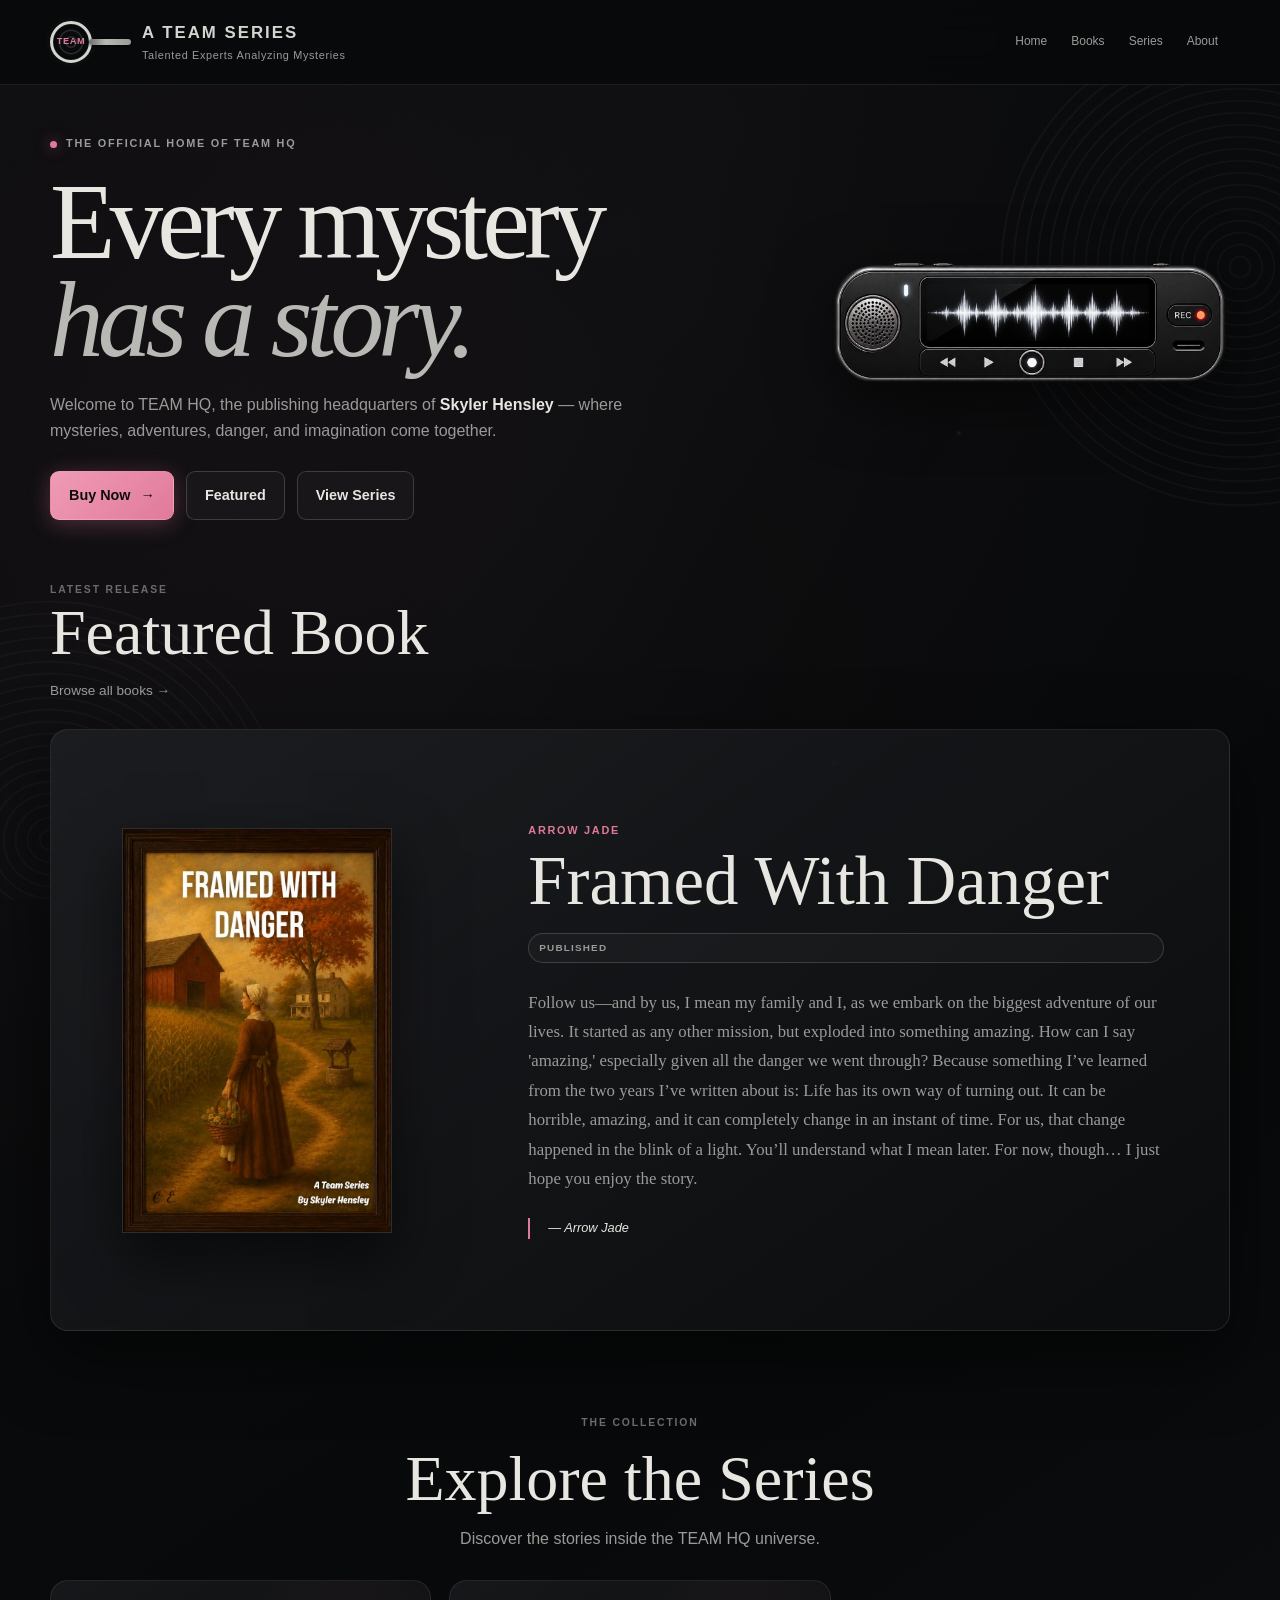
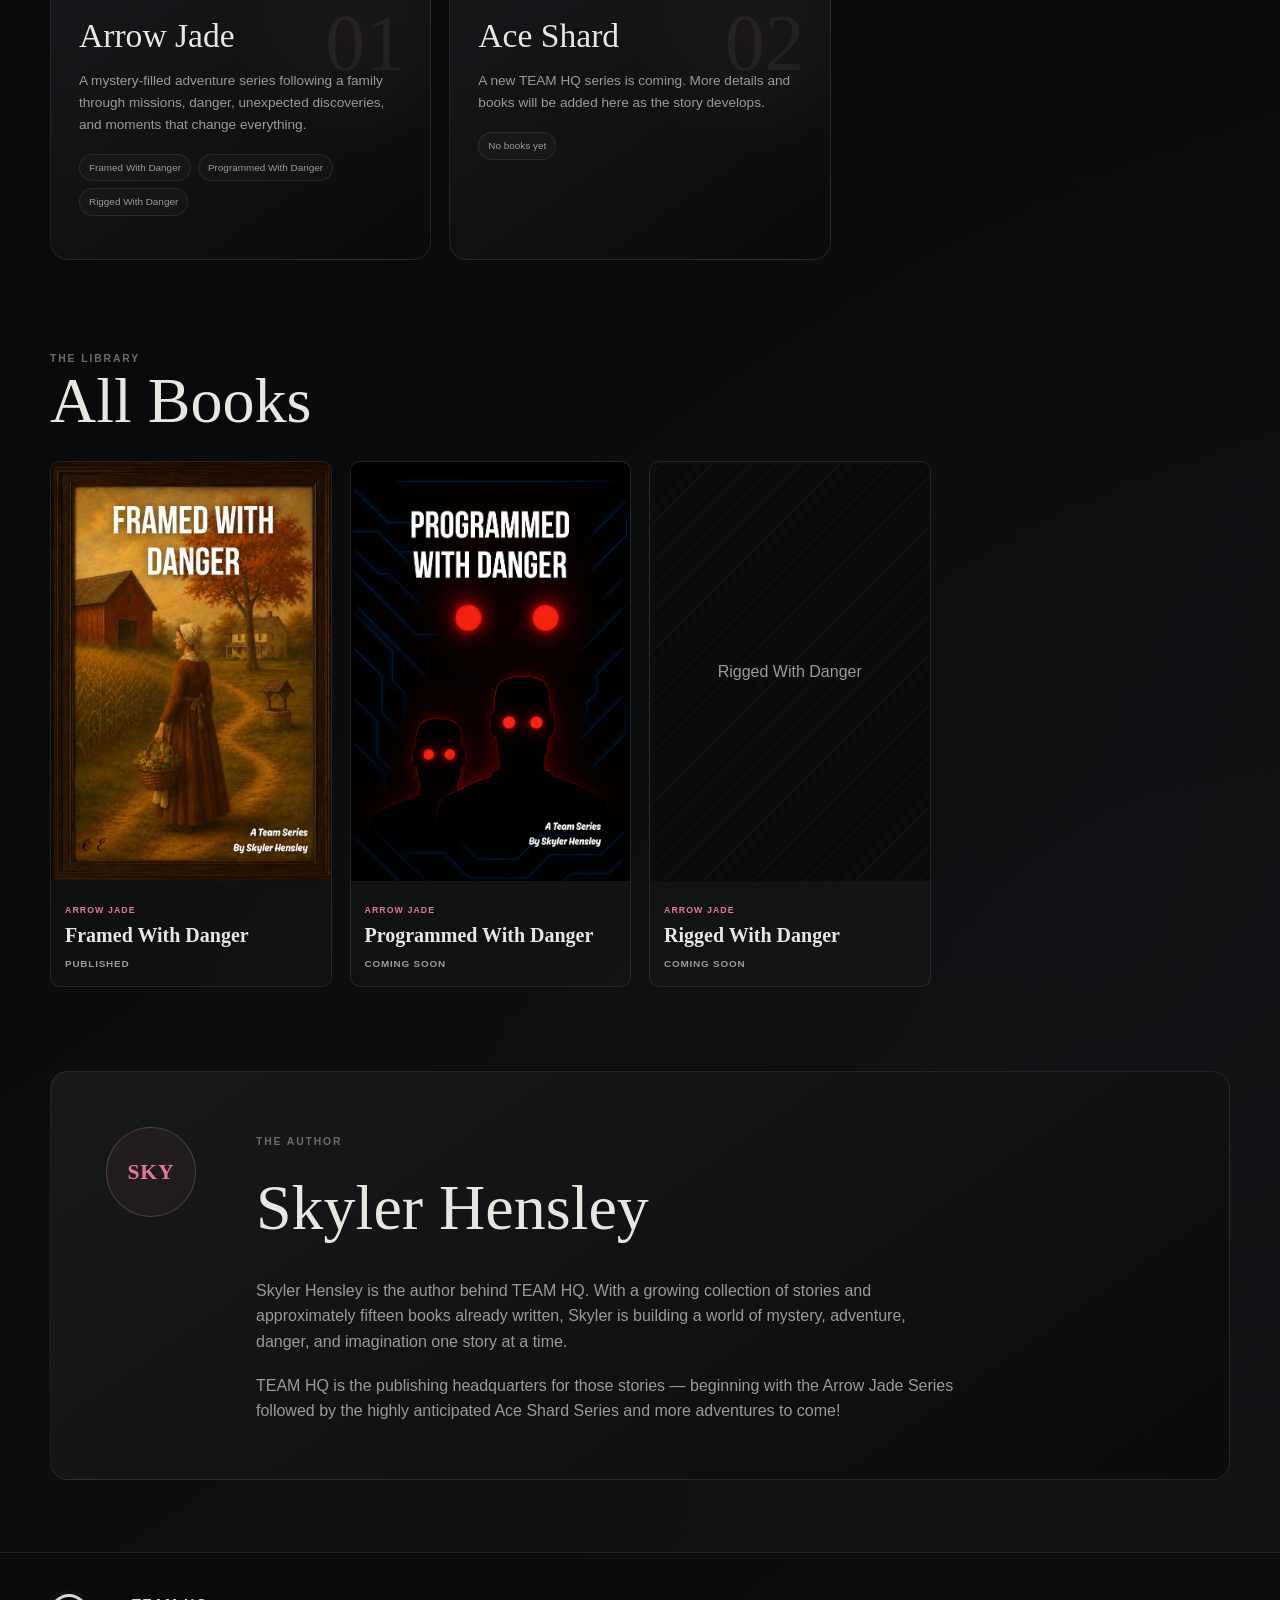
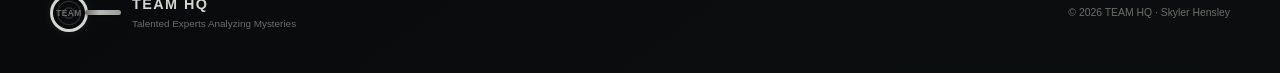
==== index.html @ 3f879e69 "Update title and brand name in index.html" ====
<!DOCTYPE html>
<html lang="en">
<head>
    <meta charset="UTF-8">
    <meta name="viewport" content="width=device-width, initial-scale=1.0">
    <meta name="description" content="TEAM HQ — Talented Experts Analyzing Mysteries. The official publishing company of author Skyler Hensley.">
    <meta name="author" content="Skyler Hensley">
    <title>A TEAM SERIES| Skyler Hensley</title>
    <link rel="stylesheet" href="styles.css">
</head>
<body>
    <div class="background-effects">
        <div class="fingerprint fingerprint-one"></div>
        <div class="fingerprint fingerprint-two"></div>
        <div class="dust dust-one"></div>
        <div class="dust dust-two"></div>
        <div class="dust dust-three"></div>
    </div>

    <header class="site-header">
        <div class="header-inner">
            <a href="#home" class="brand">
                <div class="brand-magnifier">
                    <div class="brand-glass">
                        <span class="brand-team">TEAM</span>
                    </div>
                    <div class="brand-handle"></div>
                </div>
                <div class="brand-text">
                    <span class="brand-name">A TEAM SERIES</span>
                    <span class="brand-tagline">Talented Experts Analyzing Mysteries</span>
                </div>
            </a>
            <button class="menu-toggle" id="menuToggle" aria-label="Open navigation" aria-expanded="false">
                <span></span>
                <span></span>
                <span></span>
            </button>
            <nav class="main-nav" id="mainNav">
                <a href="#home">Home</a>
                <a href="#books">Books</a>
                <a href="#series">Series</a>
                <a href="#about">About</a>
            </nav>
        </div>
    </header>

    <main>
        <section class="hero" id="home">
            <div class="hero-content">
                <div class="hero-badge">
                    <span class="badge-dot"></span>
                    THE OFFICIAL HOME OF TEAM HQ
                </div>
                <h1>
                    Every mystery
                    <span>has a story.</span>
                </h1>
                <p class="hero-description">
                    Welcome to TEAM HQ, the publishing headquarters of
                    <strong>Skyler Hensley</strong> — where mysteries,
                    adventures, danger, and imagination come together.
                </p>
                <div class="hero-buttons">
                    <a href="https://www.lulu.com/search?contributor=Skyler+Hensley" class="button button-primary" target="_blank" rel="noopener noreferrer">
                        Buy Now
                        <span>→</span>
                    </a>
                    <a href="#books" class="button button-secondary">
                        Featured
                    </a>
                    <a href="#series" class="button button-secondary">
                        View Series
                    </a>
                </div>
            </div>
            <div class="hero-visual">
                <img src="logo.PNG" alt="TEAM HQ Logo" class="hero-logo">
            </div>
        </section>

        <section class="featured-section section" id="books">
            <div class="section-heading">
                <div>
                    <span class="eyebrow">LATEST RELEASE</span>
                    <h2>Featured Book</h2>
                </div>
                <a href="#allBooks" class="heading-link">Browse all books →</a>
            </div>
            <div id="featuredBookContainer"></div>
        </section>

        <section class="series-section section" id="series">
            <div class="section-heading centered">
                <span class="eyebrow">THE COLLECTION</span>
                <h2>Explore the Series</h2>
                <p>Discover the stories inside the TEAM HQ universe.</p>
            </div>
            <div class="series-grid" id="seriesGrid"></div>
        </section>

        <section class="all-books-section section" id="allBooks">
            <div class="section-heading">
                <div>
                    <span class="eyebrow">THE LIBRARY</span>
                    <h2>All Books</h2>
                </div>
            </div>
            <div class="books-grid" id="allBooksGrid"></div>
        </section>

        <section class="about-section section" id="about">
            <div class="about-card">
                <div class="about-mark">SKY</div>
                <div class="about-content">
                    <span class="eyebrow">THE AUTHOR</span>
                    <h2>Skyler Hensley</h2>
                    <p>
                        Skyler Hensley is the author behind TEAM HQ.
                        With a growing collection of stories and
                        approximately fifteen books already written,
                        Skyler is building a world of mystery,
                        adventure, danger, and imagination one story
                        at a time.
                    </p>
                    <p>
                        TEAM HQ is the publishing headquarters for those stories — beginning with the Arrow Jade Series followed by the highly anticipated Ace Shard Series and more adventures to come!
                    </p>
                </div>
            </div>
        </section>

        <footer class="site-footer">
            <div class="footer-inner">
                <div class="footer-brand">
                    <div class="brand-magnifier footer-magnifier">
                        <div class="brand-glass">
                            <span class="brand-team">TEAM</span>
                        </div>
                        <div class="brand-handle"></div>
                    </div>
                    <div>
                        <strong>TEAM HQ</strong>
                        <span>Talented Experts Analyzing Mysteries</span>
                    </div>
                </div>
                <div class="footer-author">
                    © <span id="currentYear"></span>
                    TEAM HQ · Skyler Hensley
                </div>
            </div>
        </footer>
    </main>

    <div class="modal" id="bookModal" aria-hidden="true">
        <div class="modal-overlay" data-close-modal></div>
        <div class="modal-window">
            <button class="modal-close" data-close-modal aria-label="Close">×</button>
            <div id="bookModalContent"></div>
        </div>
    </div>

    <script src="script.js"></script>
</body>
</html>
---- styles.css ----
:root {
    --bg: #0c0d0f;
    --bg-dark: #08090a;
    --bg-light: #16181b;
    --panel: rgba(20, 22, 25, 0.92);
    --text: #e8e6e1;
    --muted: #9a9b98;
    --dim: #6b6c69;
    --line: rgba(185, 186, 180, 0.12);
    --line-strong: rgba(185, 186, 180, 0.24);
    --accent: #b8b9b4;
    --accent-bright: #d4d5d0;
    --accent-dark: #7a7b76;
    --pink: #e07a9b;
    --pink-bright: #f09bb5;
    --pink-dark: #c45a7a;
    --success: #6ba87a;
    --danger: #c45c5c;
    --shadow: 0 25px 70px rgba(0, 0, 0, 0.55);
    --radius: 18px;
    --radius-small: 10px;
    --max-width: 1180px;
    --font-main: Inter, -apple-system, BlinkMacSystemFont, "Segoe UI", sans-serif;
    --font-display: Georgia, "Times New Roman", serif;
}

* {
    box-sizing: border-box;
    margin: 0;
    padding: 0;
}

html {
    scroll-behavior: smooth;
}

body {
    min-height: 100vh;
    background:
        radial-gradient(circle at 18% 12%, rgba(224, 122, 155, 0.035), transparent 32%),
        radial-gradient(circle at 88% 78%, rgba(90, 100, 120, 0.03), transparent 35%),
        linear-gradient(145deg, #0c0d0f 0%, #08090a 45%, #111214 100%);
    color: var(--text);
    font-family: var(--font-main);
    line-height: 1.6;
    overflow-x: hidden;
}

body.modal-open {
    overflow: hidden;
}

a {
    color: inherit;
    text-decoration: none;
}

button,
input,
textarea,
select {
    font: inherit;
}

button {
    cursor: pointer;
}

img {
    display: block;
    max-width: 100%;
}

.background-effects {
    position: fixed;
    inset: 0;
    overflow: hidden;
    pointer-events: none;
    z-index: -1;
}

.background-effects::after {
    content: "";
    position: absolute;
    inset: 0;
    background: linear-gradient(120deg, transparent 0%, rgba(184, 185, 180, 0.015) 45%, transparent 70%);
}

.fingerprint {
    position: absolute;
    width: 480px;
    height: 480px;
    border-radius: 50%;
    opacity: 0.07;
    transform: rotate(-18deg);
    background: repeating-radial-gradient(ellipse at center, transparent 0, transparent 9px, rgba(200, 200, 195, 0.75) 10px, transparent 12px);
}

.fingerprint-one {
    top: 3%;
    right: -200px;
}

.fingerprint-two {
    bottom: -180px;
    left: -190px;
    transform: rotate(28deg);
    opacity: 0.055;
}

.dust {
    position: absolute;
    border-radius: 50%;
    background: rgba(200, 200, 195, 0.35);
    filter: blur(1px);
}

.dust-one {
    width: 3px;
    height: 3px;
    left: 18%;
    top: 24%;
}

.dust-two {
    width: 2px;
    height: 2px;
    right: 25%;
    top: 48%;
}

.dust-three {
    width: 4px;
    height: 4px;
    left: 65%;
    bottom: 15%;
}

.site-header {
    position: sticky;
    top: 0;
    z-index: 100;
    border-bottom: 1px solid var(--line);
    background: rgba(8, 9, 10, 0.92);
    backdrop-filter: blur(18px);
}

.header-inner {
    width: min(calc(100% - 32px), var(--max-width));
    min-height: 76px;
    margin: auto;
    display: flex;
    align-items: center;
    justify-content: space-between;
    gap: 20px;
}

.brand {
    display: flex;
    align-items: center;
    gap: 14px;
    min-width: 0;
}

.brand-magnifier {
    position: relative;
    width: 78px;
    height: 42px;
    flex: 0 0 78px;
}

.brand-glass {
    position: absolute;
    left: 0;
    top: 0;
    width: 42px;
    height: 42px;
    border: 3px solid var(--accent-bright);
    border-radius: 50%;
    display: grid;
    place-items: center;
    background:
        repeating-radial-gradient(
            ellipse at center,
            transparent 0,
            transparent 4px,
            rgba(200, 200, 195, 0.22) 5px,
            transparent 6.5px
        ),
        rgba(12, 13, 15, 0.9);
    box-shadow: inset 0 0 12px rgba(0, 0, 0, 0.55), 0 0 10px rgba(184, 185, 180, 0.08);
    overflow: hidden;
}

.brand-team {
    position: relative;
    z-index: 2;
    font-size: 0.58rem;
    font-weight: 800;
    letter-spacing: 0.06em;
    color: var(--pink);
    line-height: 1;
}

.brand-handle {
    position: absolute;
    width: 42px;
    height: 6px;
    left: 39px;
    top: 18px;
    border-radius: 4px;
    background: linear-gradient(90deg, #6e6f6b, #b8b9b4 40%, #9a9b96);
    box-shadow: 0 1px 3px rgba(0, 0, 0, 0.4);
}

.brand-text {
    display: flex;
    flex-direction: column;
    min-width: 0;
}

.brand-name {
    font-size: 1.05rem;
    font-weight: 800;
    letter-spacing: 0.12em;
    color: var(--accent-bright);
}

.brand-tagline {
    display: none;
    color: var(--muted);
    font-size: 0.68rem;
    letter-spacing: 0.06em;
}

.menu-toggle {
    width: 44px;
    height: 44px;
    display: flex;
    flex-direction: column;
    justify-content: center;
    align-items: center;
    gap: 5px;
    border: 1px solid var(--line);
    border-radius: 9px;
    background: transparent;
    color: var(--text);
}

.menu-toggle span {
    width: 20px;
    height: 2px;
    background: currentColor;
    border-radius: 99px;
}

.main-nav {
    position: absolute;
    top: 76px;
    left: 16px;
    right: 16px;
    display: none;
    flex-direction: column;
    padding: 12px;
    background: rgba(12, 13, 15, 0.98);
    border: 1px solid var(--line);
    border-radius: var(--radius-small);
    box-shadow: var(--shadow);
}

.main-nav.open {
    display: flex;
}

.main-nav a {
    padding: 12px;
    border-radius: 8px;
    color: var(--muted);
    text-align: left;
    background: transparent;
    border: 0;
}

.main-nav a:hover {
    color: var(--text);
    background: rgba(224, 122, 155, 0.08);
}

.hero {
    width: min(calc(100% - 32px), var(--max-width));
    margin: auto;
    display: grid;
    align-items: center;
    padding: 32px 0 4px;
    gap: 12px;
}

.hero-content {
    position: relative;
    z-index: 2;
}

.hero-badge {
    display: inline-flex;
    align-items: center;
    gap: 9px;
    margin-bottom: 20px;
    color: var(--muted);
    font-size: 0.68rem;
    font-weight: 700;
    letter-spacing: 0.16em;
}

.badge-dot {
    width: 7px;
    height: 7px;
    border-radius: 50%;
    background: var(--pink);
    box-shadow: 0 0 14px rgba(224, 122, 155, 0.6);
}

.hero h1 {
    max-width: 720px;
    font-family: var(--font-display);
    font-size: clamp(3.2rem, 14vw, 6.7rem);
    font-weight: 400;
    line-height: 0.92;
    letter-spacing: -0.055em;
}

.hero h1 span {
    display: block;
    color: var(--accent);
    font-style: italic;
}

.hero-description {
    max-width: 610px;
    margin-top: 22px;
    color: var(--muted);
    font-size: 1rem;
}

.hero-description strong {
    color: var(--text);
}

.hero-buttons {
    display: flex;
    flex-wrap: wrap;
    gap: 12px;
    margin-top: 28px;
}

.button {
    min-height: 48px;
    padding: 12px 18px;
    display: inline-flex;
    align-items: center;
    justify-content: center;
    gap: 10px;
    border-radius: 9px;
    font-size: 0.9rem;
    font-weight: 700;
    transition: transform 0.2s ease, background 0.2s ease, border-color 0.2s ease, box-shadow 0.2s ease;
}

.button:hover {
    transform: translateY(-2px);
}

.button-primary {
    background: linear-gradient(135deg, var(--pink-bright) 0%, var(--pink) 100%);
    color: #0c0d0f;
    border: 1px solid rgba(255, 255, 255, 0.12);
    box-shadow: 0 4px 22px rgba(224, 122, 155, 0.3);
}

.button-primary:hover {
    background: linear-gradient(135deg, #f5aec4 0%, var(--pink-bright) 100%);
    box-shadow: 0 6px 28px rgba(224, 122, 155, 0.4);
}

.button-secondary {
    border: 1px solid var(--line-strong);
    color: var(--text);
    background: rgba(184, 185, 180, 0.04);
}

.button-secondary:hover {
    background: rgba(224, 122, 155, 0.08);
    border-color: var(--pink);
}

.hero-visual {
    display: flex;
    justify-content: center;
    align-items: center;
}

.hero-logo {
    width: min(100%, 380px);
    height: auto;
    display: block;
    object-fit: contain;
    filter: drop-shadow(0 16px 32px rgba(0, 0, 0, 0.5));
}

.section {
    width: min(calc(100% - 32px), var(--max-width));
    margin: 0 auto;
    padding: 36px 0;
    scroll-margin-top: 90px;
}

.section-heading {
    display: flex;
    flex-direction: column;
    gap: 15px;
    margin-bottom: 28px;
}

.section-heading.centered {
    text-align: center;
    align-items: center;
}

.section-heading h2 {
    font-family: var(--font-display);
    font-size: clamp(2.3rem, 8vw, 4rem);
    font-weight: 400;
    line-height: 1;
}

.section-heading p {
    max-width: 570px;
    color: var(--muted);
}

.eyebrow {
    color: var(--dim);
    font-size: 0.65rem;
    font-weight: 800;
    letter-spacing: 0.18em;
}

.heading-link {
    color: var(--muted);
    font-size: 0.85rem;
}

.heading-link:hover {
    color: var(--pink-bright);
}

.featured-card {
    display: grid;
    overflow: hidden;
    border: 1px solid var(--line);
    border-radius: var(--radius);
    background: linear-gradient(145deg, rgba(28, 30, 33, 0.9), rgba(12, 13, 15, 0.95));
    box-shadow: var(--shadow);
}

.featured-cover {
    min-height: 420px;
    padding: 30px;
    display: flex;
    align-items: center;
    justify-content: center;
    background: radial-gradient(circle at center, rgba(224, 122, 155, 0.05), transparent 55%);
}

.cover-frame {
    width: min(100%, 270px);
    aspect-ratio: 2 / 3;
    overflow: hidden;
    border: 1px solid rgba(184, 185, 180, 0.2);
    background: #0a0b0c;
    box-shadow: 0 25px 55px rgba(0, 0, 0, 0.55);
}

.cover-frame img {
    width: 100%;
    height: 100%;
    object-fit: cover;
}

.cover-placeholder {
    width: 100%;
    height: 100%;
    display: flex;
    align-items: center;
    justify-content: center;
    padding: 30px;
    text-align: center;
    color: var(--muted);
    background: repeating-linear-gradient(135deg, rgba(184, 185, 180, 0.04) 0, rgba(184, 185, 180, 0.04) 1px, transparent 1px, transparent 9px);
}

.featured-info {
    padding: 32px;
}

.featured-series {
    color: var(--pink);
    font-size: 0.68rem;
    font-weight: 800;
    letter-spacing: 0.16em;
    text-transform: uppercase;
}

.featured-info h3 {
    margin-top: 10px;
    font-family: var(--font-display);
    font-size: clamp(2.2rem, 8vw, 4.3rem);
    font-weight: 400;
    line-height: 0.95;
}

.featured-status {
    display: inline-flex;
    margin-top: 18px;
    padding: 6px 10px;
    border: 1px solid var(--line-strong);
    border-radius: 999px;
    color: var(--muted);
    font-size: 0.62rem;
    font-weight: 800;
    letter-spacing: 0.12em;
    text-transform: uppercase;
    background: rgba(184, 185, 180, 0.04);
}

.featured-description {
    margin-top: 25px;
    color: var(--muted);
    font-family: var(--font-display);
    font-size: 1.05rem;
    line-height: 1.75;
}

.featured-quote {
    margin-top: 25px;
    padding-left: 18px;
    border-left: 2px solid var(--pink);
    color: var(--text);
    font-size: 0.8rem;
    font-style: italic;
}

.series-grid {
    display: grid;
    grid-template-columns: 1fr;
    gap: 18px;
}

.series-card {
    position: relative;
    overflow: hidden;
    min-height: 280px;
    padding: 28px;
    display: flex;
    flex-direction: column;
    justify-content: flex-start;
    border: 1px solid var(--line);
    border-radius: var(--radius);
    background:
        radial-gradient(circle at 80% 20%, rgba(224, 122, 155, 0.05), transparent 32%),
        linear-gradient(145deg, rgba(24, 26, 28, 0.9), rgba(10, 11, 12, 0.95));
    transition: transform 0.25s ease, border-color 0.25s ease;
}

.series-card:hover {
    transform: translateY(-5px);
    border-color: var(--line-strong);
}

.series-number {
    position: absolute;
    top: 22px;
    right: 25px;
    color: rgba(184, 185, 180, 0.08);
    font-family: var(--font-display);
    font-size: 5rem;
    line-height: 1;
}

.series-card h3 {
    position: relative;
    font-family: var(--font-display);
    font-size: 2.1rem;
    font-weight: 400;
}

.series-card p {
    position: relative;
    margin-top: 8px;
    color: var(--muted);
    font-size: 0.85rem;
}

.series-books {
    position: relative;
    display: flex;
    flex-wrap: wrap;
    gap: 7px;
    margin-top: 18px;
}

.series-book-pill {
    padding: 5px 9px;
    border: 1px solid var(--line);
    border-radius: 999px;
    color: var(--muted);
    font-size: 0.62rem;
    background: rgba(184, 185, 180, 0.03);
}

.books-grid {
    display: grid;
    grid-template-columns: repeat(2, minmax(0, 1fr));
    gap: 14px;
}

.book-card {
    overflow: hidden;
    border: 1px solid var(--line);
    border-radius: var(--radius-small);
    background: rgba(184, 185, 180, 0.025);
    transition: transform 0.2s ease, border-color 0.2s ease;
}

.book-card:hover {
    transform: translateY(-4px);
    border-color: var(--line-strong);
}

.book-cover {
    aspect-ratio: 2 / 3;
    overflow: hidden;
    background: #0a0b0c;
}

.book-cover img {
    width: 100%;
    height: 100%;
    object-fit: cover;
}

.book-info {
    padding: 14px;
}

.book-series {
    color: var(--pink);
    font-size: 0.55rem;
    font-weight: 800;
    letter-spacing: 0.12em;
    text-transform: uppercase;
}

.book-title {
    margin-top: 4px;
    font-family: var(--font-display);
    font-size: 1.25rem;
    line-height: 1.05;
}

.book-status {
    margin-top: 10px;
    color: var(--muted);
    font-size: 0.62rem;
    font-weight: 700;
    text-transform: uppercase;
    letter-spacing: 0.08em;
}

.about-card {
    display: grid;
    gap: 30px;
    padding: 35px;
    border: 1px solid var(--line);
    border-radius: var(--radius);
    background: linear-gradient(145deg, rgba(24, 26, 28, 0.9), rgba(10, 11, 12, 0.95));
}

.about-mark {
    width: 90px;
    height: 90px;
    display: grid;
    place-items: center;
    border: 1px solid var(--line-strong);
    border-radius: 50%;
    color: var(--pink);
    background: rgba(224, 122, 155, 0.06);
    font-family: var(--font-display);
    font-size: 1.35rem;
    font-weight: 600;
    letter-spacing: 0.04em;
}

.about-content h2 {
    margin-top: 5px;
    font-family: var(--font-display);
    font-size: clamp(2.3rem, 8vw, 4rem);
    font-weight: 400;
}

.about-content p {
    max-width: 700px;
    margin-top: 18px;
    color: var(--muted);
}

.site-footer {
    margin-top: 30px;
    border-top: 1px solid var(--line);
    background: rgba(0, 0, 0, 0.25);
}

.footer-inner {
    width: min(calc(100% - 32px), var(--max-width));
    min-height: 120px;
    margin: auto;
    display: flex;
    flex-direction: column;
    justify-content: center;
    gap: 22px;
}

.footer-brand {
    display: flex;
    align-items: center;
    gap: 12px;
}

.footer-magnifier {
    width: 70px;
    height: 38px;
    flex: 0 0 70px;
}

.footer-magnifier .brand-glass {
    width: 38px;
    height: 38px;
}

.footer-magnifier .brand-team {
    font-size: 0.52rem;
}

.footer-magnifier .brand-handle {
    width: 36px;
    height: 5px;
    left: 35px;
    top: 16.5px;
}

.footer-brand strong {
    display: block;
    font-size: 0.9rem;
    letter-spacing: 0.1em;
    color: var(--accent-bright);
}

.footer-brand span {
    display: block;
    color: var(--dim);
    font-size: 0.62rem;
}

.footer-author {
    color: var(--dim);
    font-size: 0.65rem;
}

.modal {
    position: fixed;
    inset: 0;
    display: none;
    z-index: 1000;
}

.modal.active {
    display: flex;
}

.modal-overlay {
    position: absolute;
    inset: 0;
    background: rgba(4, 5, 6, 0.88);
    backdrop-filter: blur(8px);
}

.modal-window {
    position: relative;
    width: min(calc(100% - 28px), 850px);
    max-height: calc(100vh - 40px);
    margin: auto;
    overflow: auto;
    border: 1px solid var(--line-strong);
    border-radius: var(--radius);
    background: #141618;
    box-shadow: var(--shadow);
}

.modal-close {
    width: 38px;
    height: 38px;
    display: grid;
    place-items: center;
    border: 1px solid var(--line);
    border-radius: 50%;
    background: rgba(0, 0, 0, 0.35);
    color: var(--muted);
    font-size: 1.5rem;
    line-height: 1;
}

.modal-window > .modal-close {
    position: absolute;
    top: 15px;
    right: 15px;
    z-index: 3;
}

.modal-book {
    display: grid;
}

.modal-book-cover {
    padding: 35px;
    display: flex;
    justify-content: center;
    background: rgba(0, 0, 0, 0.25);
}

.modal-book-cover .cover-frame {
    width: min(240px, 100%);
}

.modal-book-info {
    padding: 35px;
}

.modal-book-info h2 {
    margin-top: 8px;
    font-family: var(--font-display);
    font-size: clamp(2.2rem, 9vw, 4.3rem);
    font-weight: 400;
    line-height: 0.95;
}

.modal-book-info p {
    margin-top: 25px;
    color: var(--muted);
    font-family: var(--font-display);
    line-height: 1.8;
}

.modal-book-quote {
    margin-top: 25px;
    padding: 20px;
    border-left: 2px solid var(--pink);
    color: var(--muted);
    font-size: 0.85rem;
    font-style: italic;
}

.empty-state {
    padding: 40px 20px;
    border: 1px dashed var(--line);
    border-radius: var(--radius-small);
    color: var(--dim);
    text-align: center;
}

@media (min-width: 650px) {
    .header-inner,
    .hero,
    .section,
    .footer-inner {
        width: min(calc(100% - 48px), var(--max-width));
    }

    .brand-tagline {
        display: block;
    }

    .books-grid {
        grid-template-columns: repeat(3, minmax(0, 1fr));
        gap: 18px;
    }

    .series-grid {
        grid-template-columns: repeat(2, minmax(0, 1fr));
    }

    .about-card {
        grid-template-columns: 120px 1fr;
        align-items: start;
        padding: 55px;
    }

    .footer-inner {
        flex-direction: row;
        align-items: center;
        justify-content: space-between;
    }
}

@media (min-width: 900px) {
    .header-inner {
        min-height: 84px;
    }

    .menu-toggle {
        display: none;
    }

    .main-nav {
        position: static;
        display: flex;
        flex-direction: row;
        align-items: center;
        padding: 0;
        background: transparent;
        border: 0;
        box-shadow: none;
    }

    .main-nav a {
        padding: 9px 12px;
        text-align: center;
        font-size: 0.75rem;
    }

    .hero {
        grid-template-columns: 1.05fr 0.95fr;
        padding: 40px 0 8px;
        gap: 16px;
    }

    .hero-visual {
        justify-content: flex-end;
    }

    .hero-logo {
        width: min(100%, 400px);
    }

    .section {
        scroll-margin-top: 100px;
    }

    .featured-card {
        grid-template-columns: 0.7fr 1.3fr;
    }

    .featured-cover {
        min-height: 600px;
    }

    .featured-info {
        padding: 65px;
        display: flex;
        flex-direction: column;
        justify-content: center;
    }

    .series-grid {
        grid-template-columns: repeat(3, minmax(0, 1fr));
    }

    .books-grid {
        grid-template-columns: repeat(4, minmax(0, 1fr));
    }

    .modal-book {
        grid-template-columns: 0.75fr 1.25fr;
    }

    .modal-book-cover {
        min-height: 550px;
        align-items: center;
    }
}

@media (min-width: 1200px) {
    .hero h1 {
        font-size: 6.7rem;
    }

    .section {
        padding-top: 42px;
        padding-bottom: 42px;
    }
}

@media (prefers-reduced-motion: reduce) {
    html {
        scroll-behavior: auto;
    }

    *,
    *::before,
    *::after {
        transition: none !important;
        animation: none !important;
    }
}
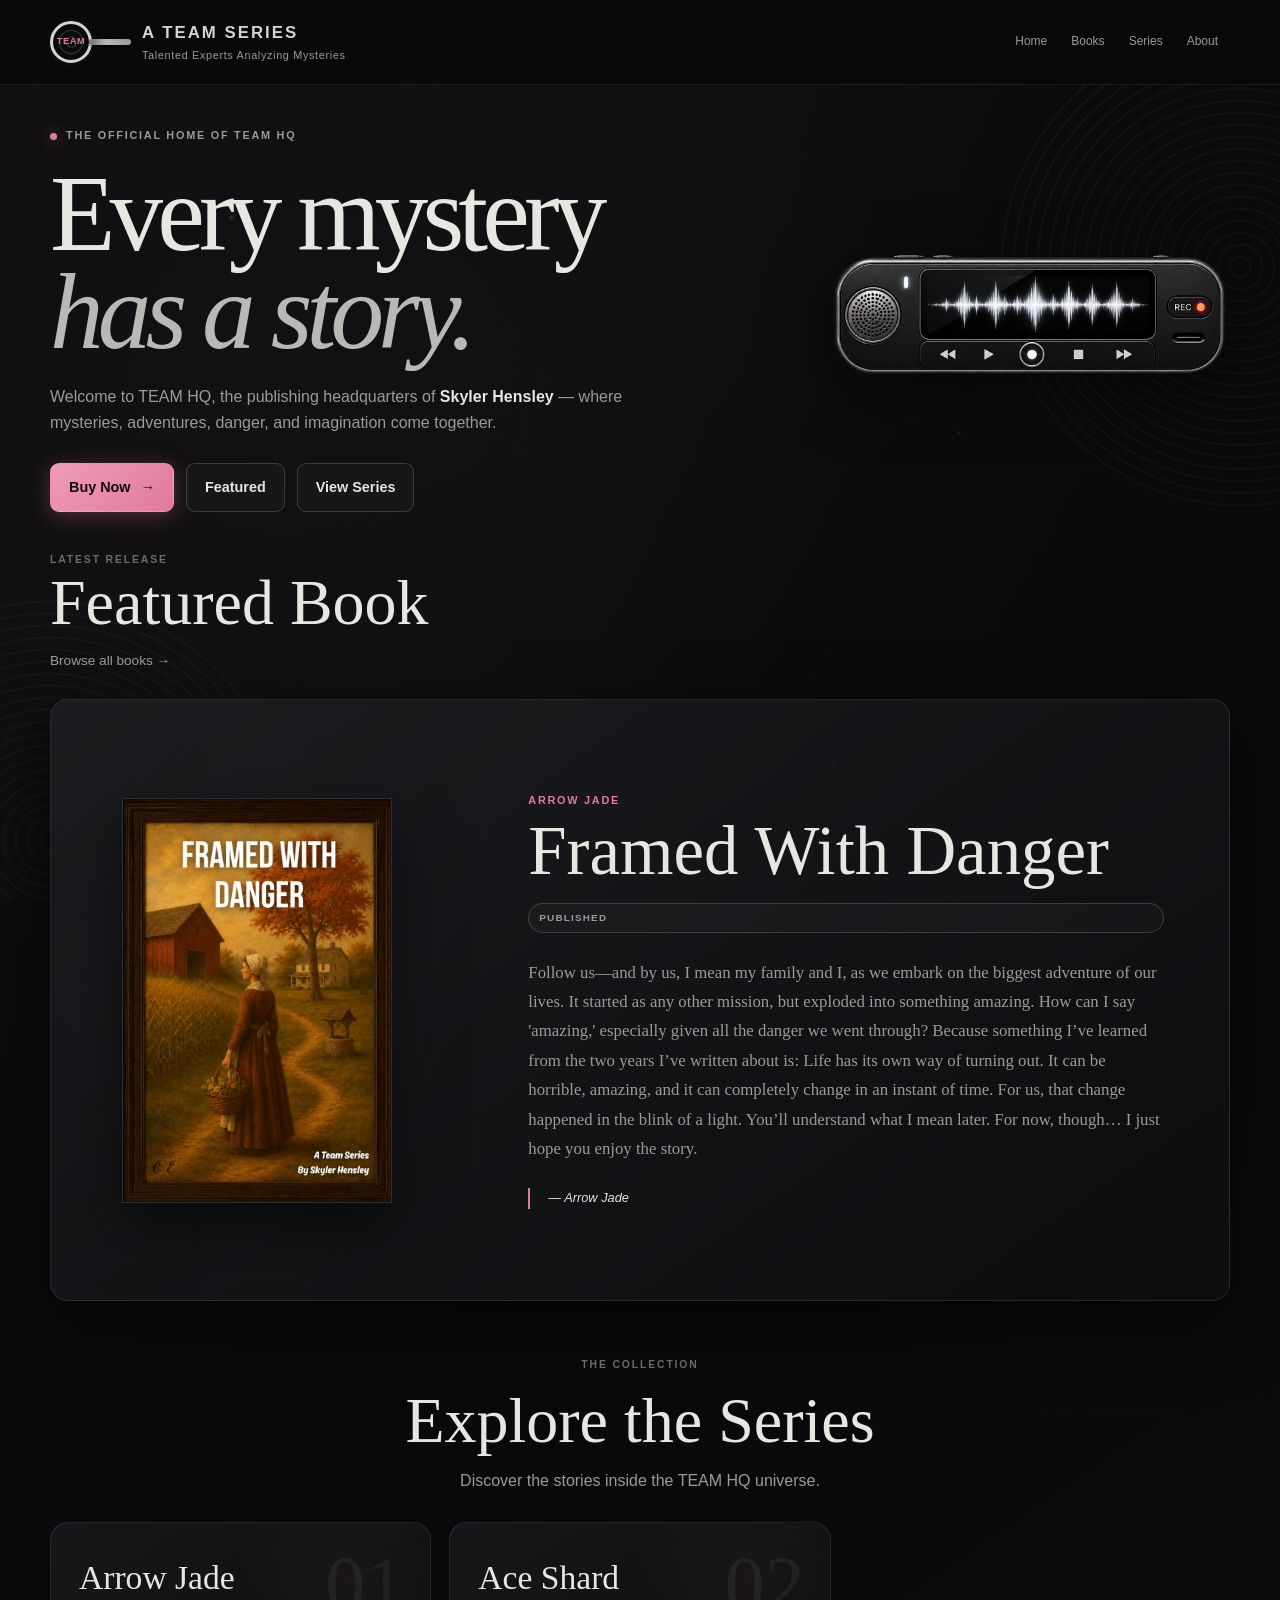
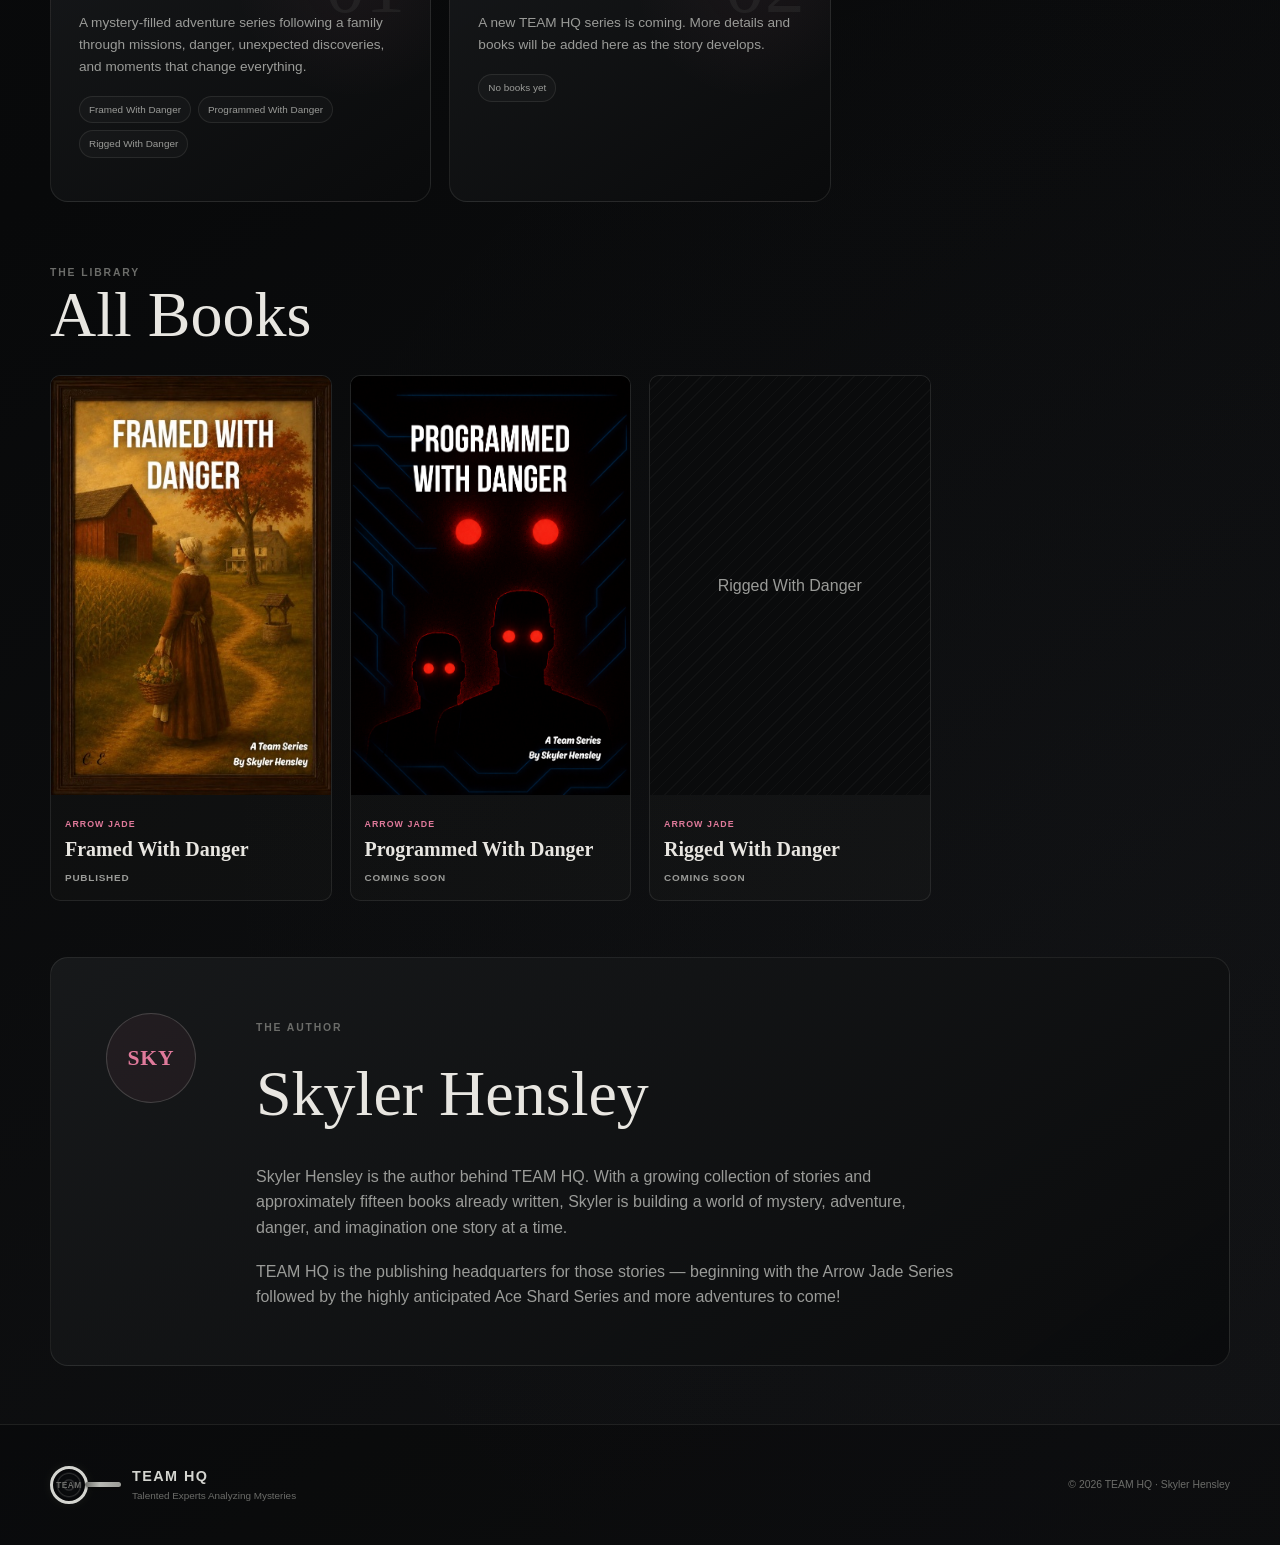
==== commit 1307df34: "Fix title formatting and add newline at end of file" ====
--- a/index.html
+++ b/index.html
@@ -5,7 +5,7 @@
     <meta name="viewport" content="width=device-width, initial-scale=1.0">
     <meta name="description" content="TEAM HQ — Talented Experts Analyzing Mysteries. The official publishing company of author Skyler Hensley.">
     <meta name="author" content="Skyler Hensley">
-    <title>A TEAM SERIES| Skyler Hensley</title>
+    <title>A TEAM SERIES | Skyler Hensley</title>
     <link rel="stylesheet" href="styles.css">
 </head>
 <body>
--- a/styles.css
+++ b/styles.css
@@ -290,9 +290,9 @@
     width: min(calc(100% - 32px), var(--max-width));
     margin: auto;
     display: grid;
-    align-items: center;
-    padding: 32px 0 4px;
-    gap: 12px;
+    align-items: start;
+    padding: 24px 0 0;
+    gap: 8px;
 }
 
 .hero-content {
@@ -409,7 +409,7 @@
 .section {
     width: min(calc(100% - 32px), var(--max-width));
     margin: 0 auto;
-    padding: 36px 0;
+    padding: 28px 0;
     scroll-margin-top: 90px;
 }
 
@@ -938,8 +938,9 @@
 
     .hero {
         grid-template-columns: 1.05fr 0.95fr;
-        padding: 40px 0 8px;
-        gap: 16px;
+        padding: 32px 0 0;
+        gap: 12px;
+        align-items: center;
     }
 
     .hero-visual {
@@ -993,8 +994,8 @@
     }
 
     .section {
-        padding-top: 42px;
-        padding-bottom: 42px;
+        padding-top: 28px;
+        padding-bottom: 28px;
     }
 }
 
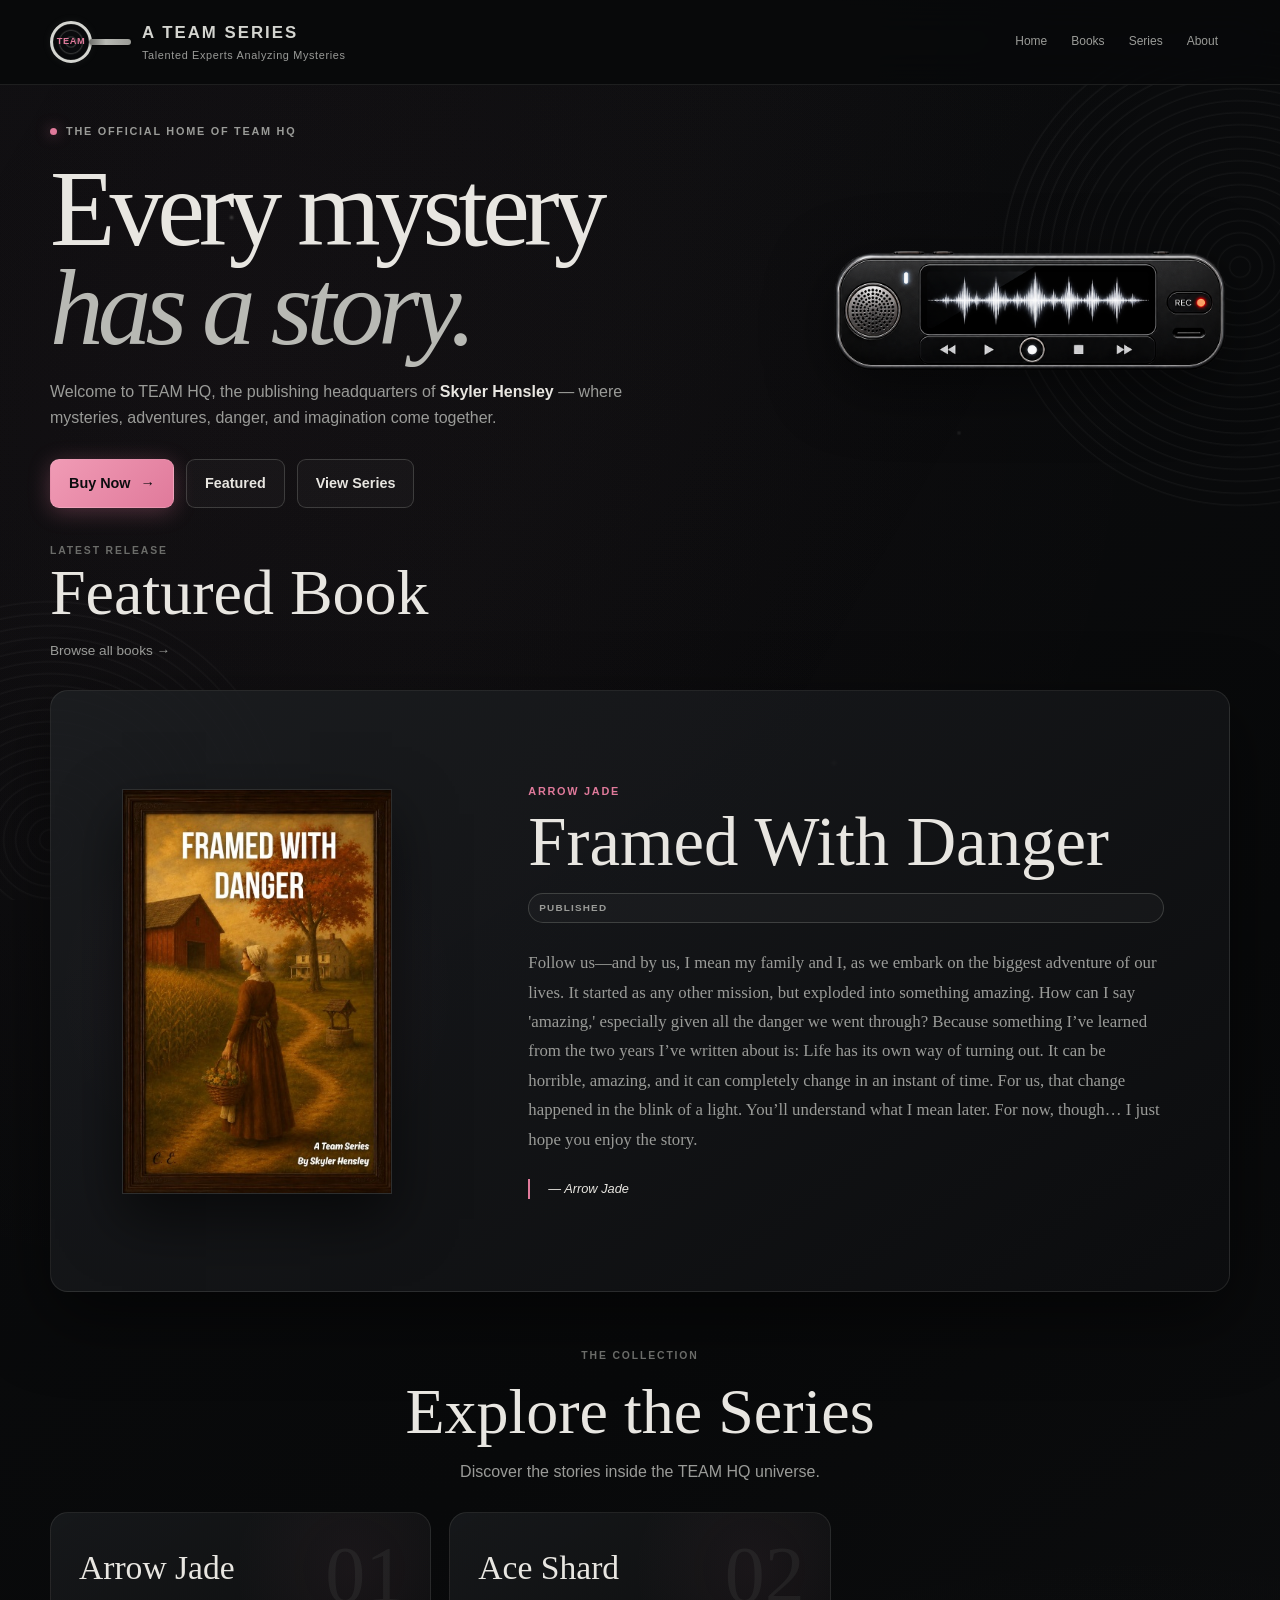
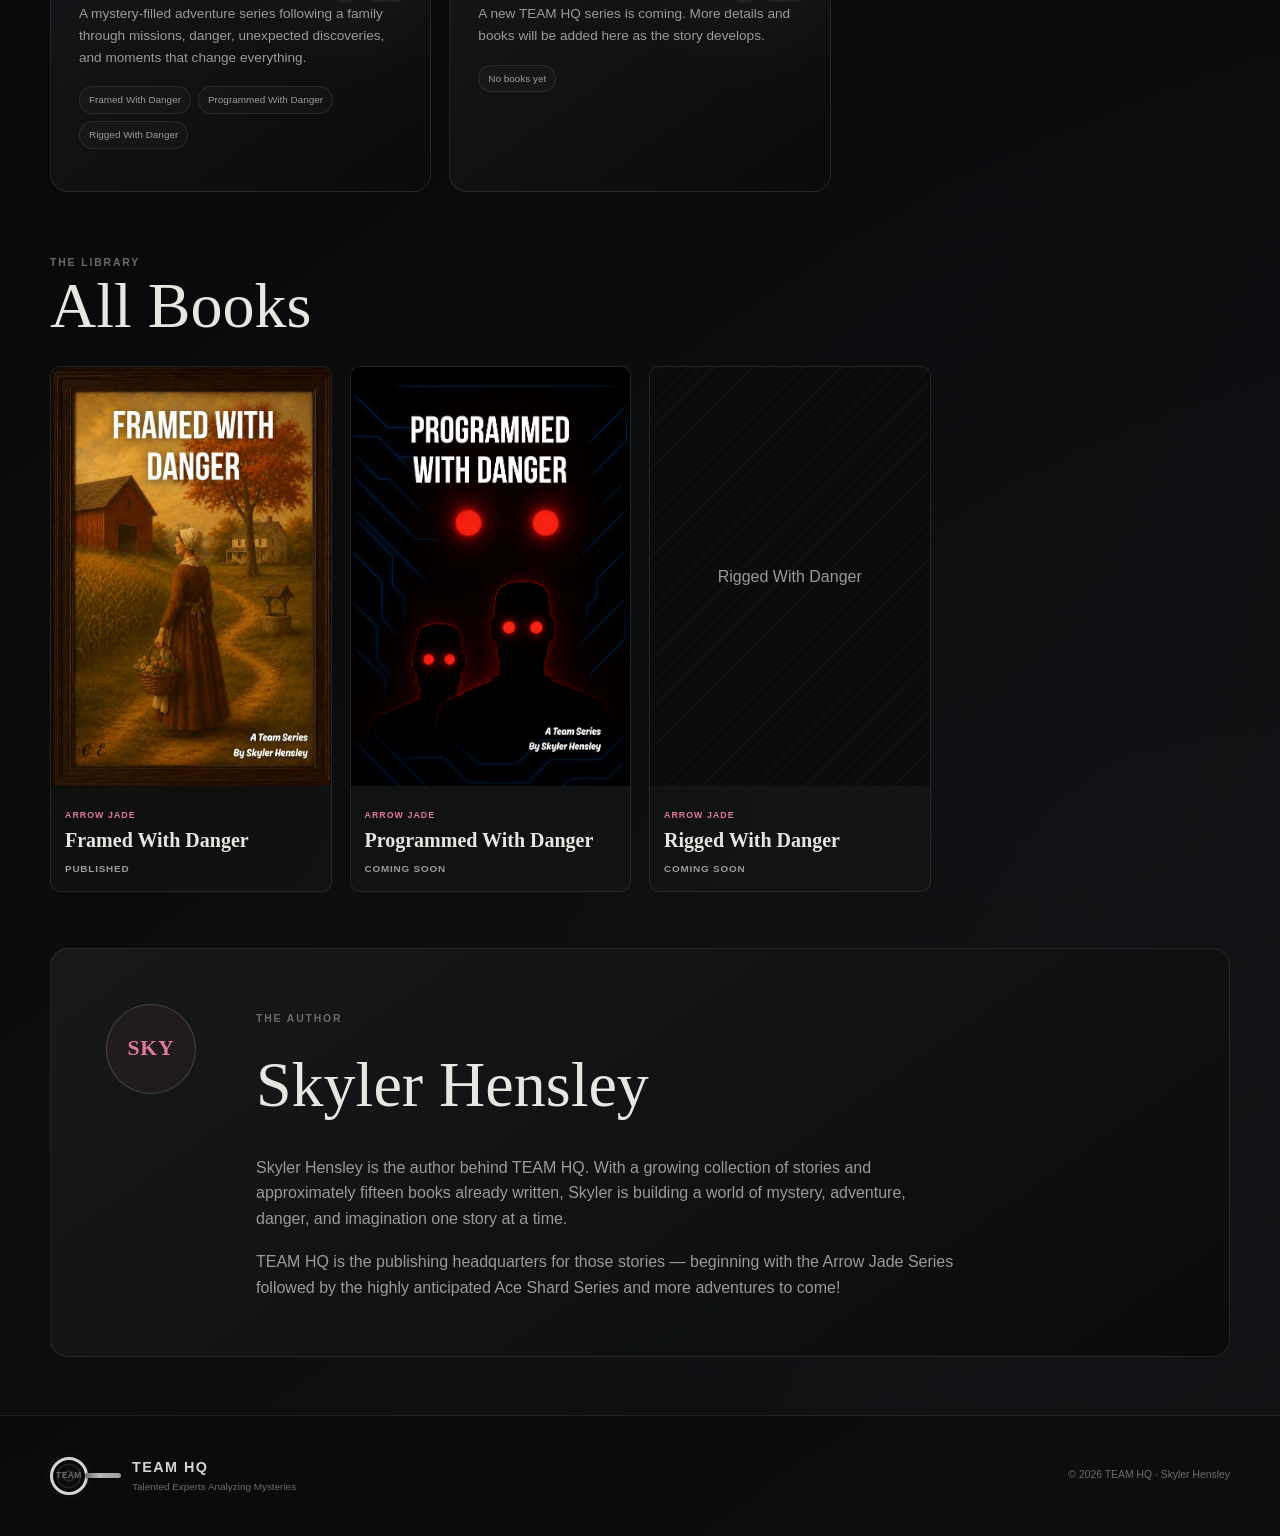
==== commit 40e7cbf3: "Update index.html" ====
--- a/index.html
+++ b/index.html
@@ -75,7 +75,7 @@
                 </div>
             </div>
             <div class="hero-visual">
-                <img src="logo.PNG" alt="TEAM HQ Logo" class="hero-logo">
+                <img src="logo.png" alt="TEAM HQ Logo" class="hero-logo">
             </div>
         </section>
 
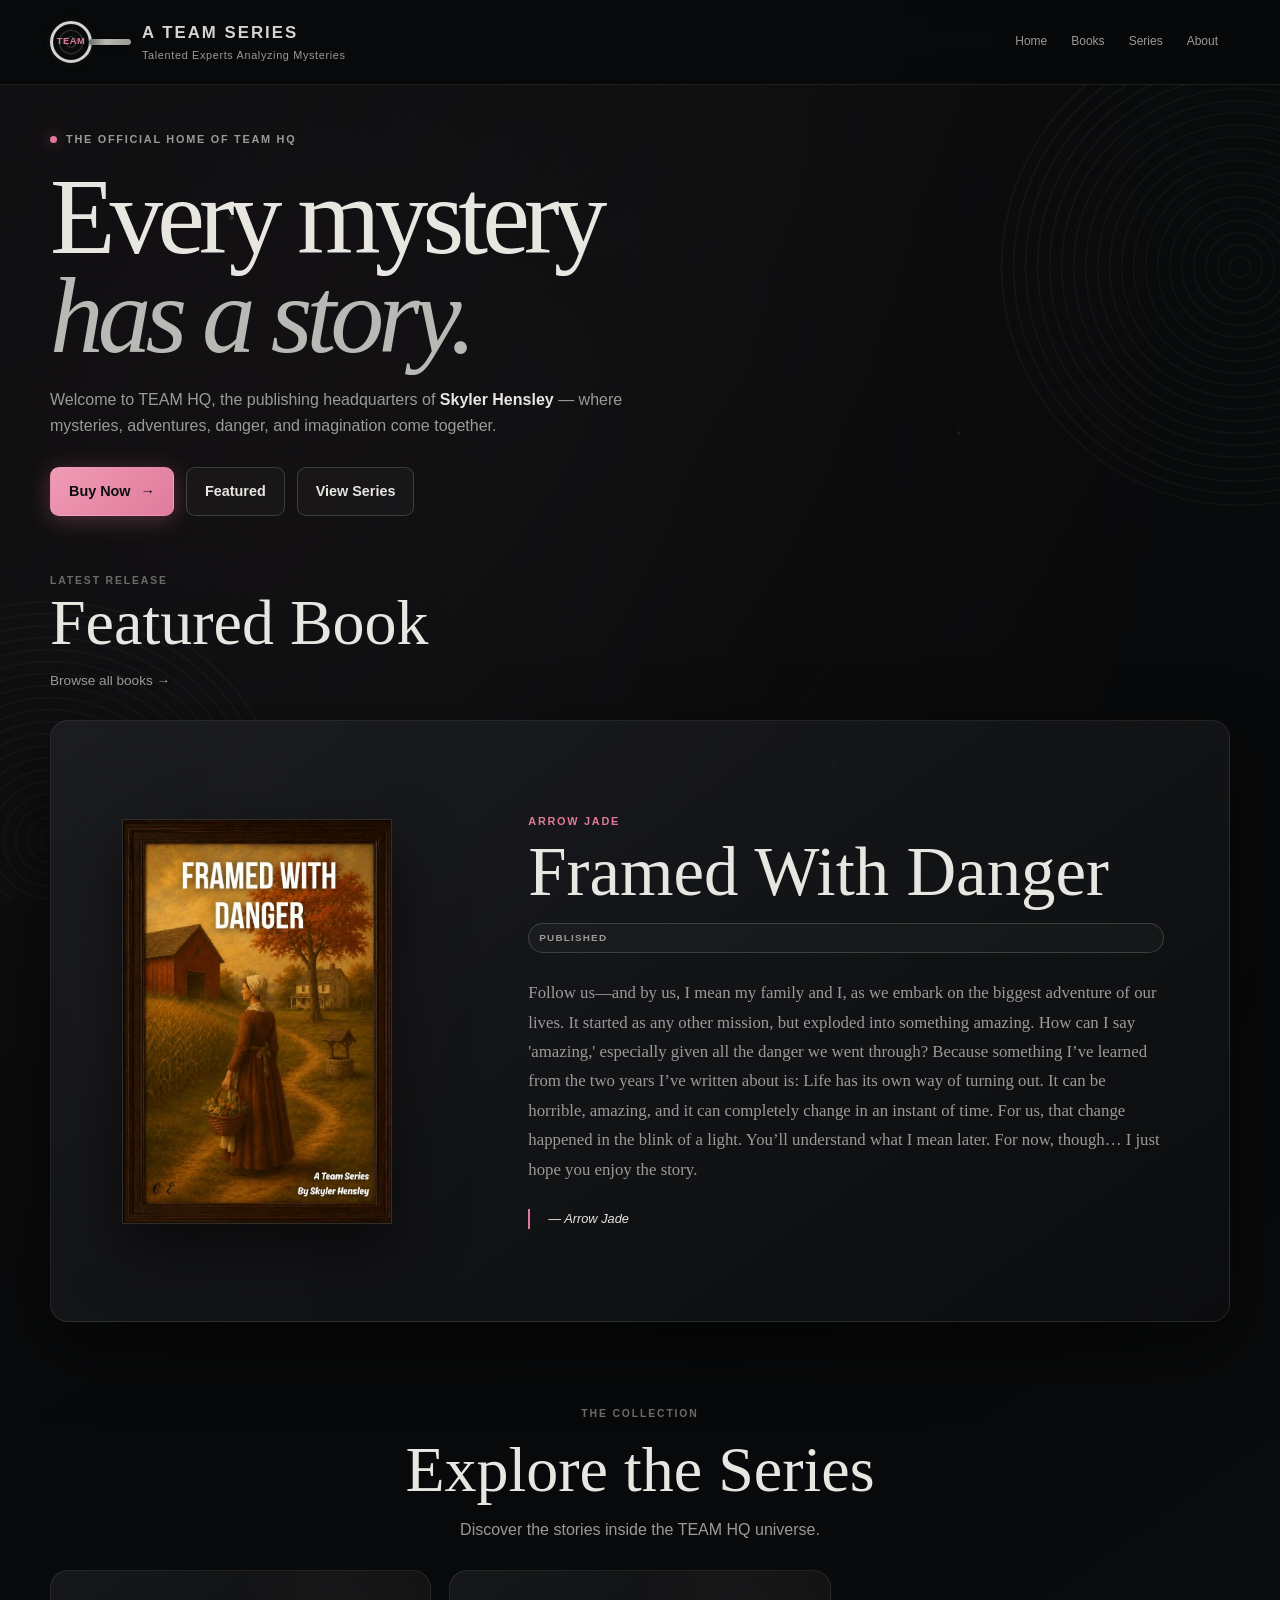
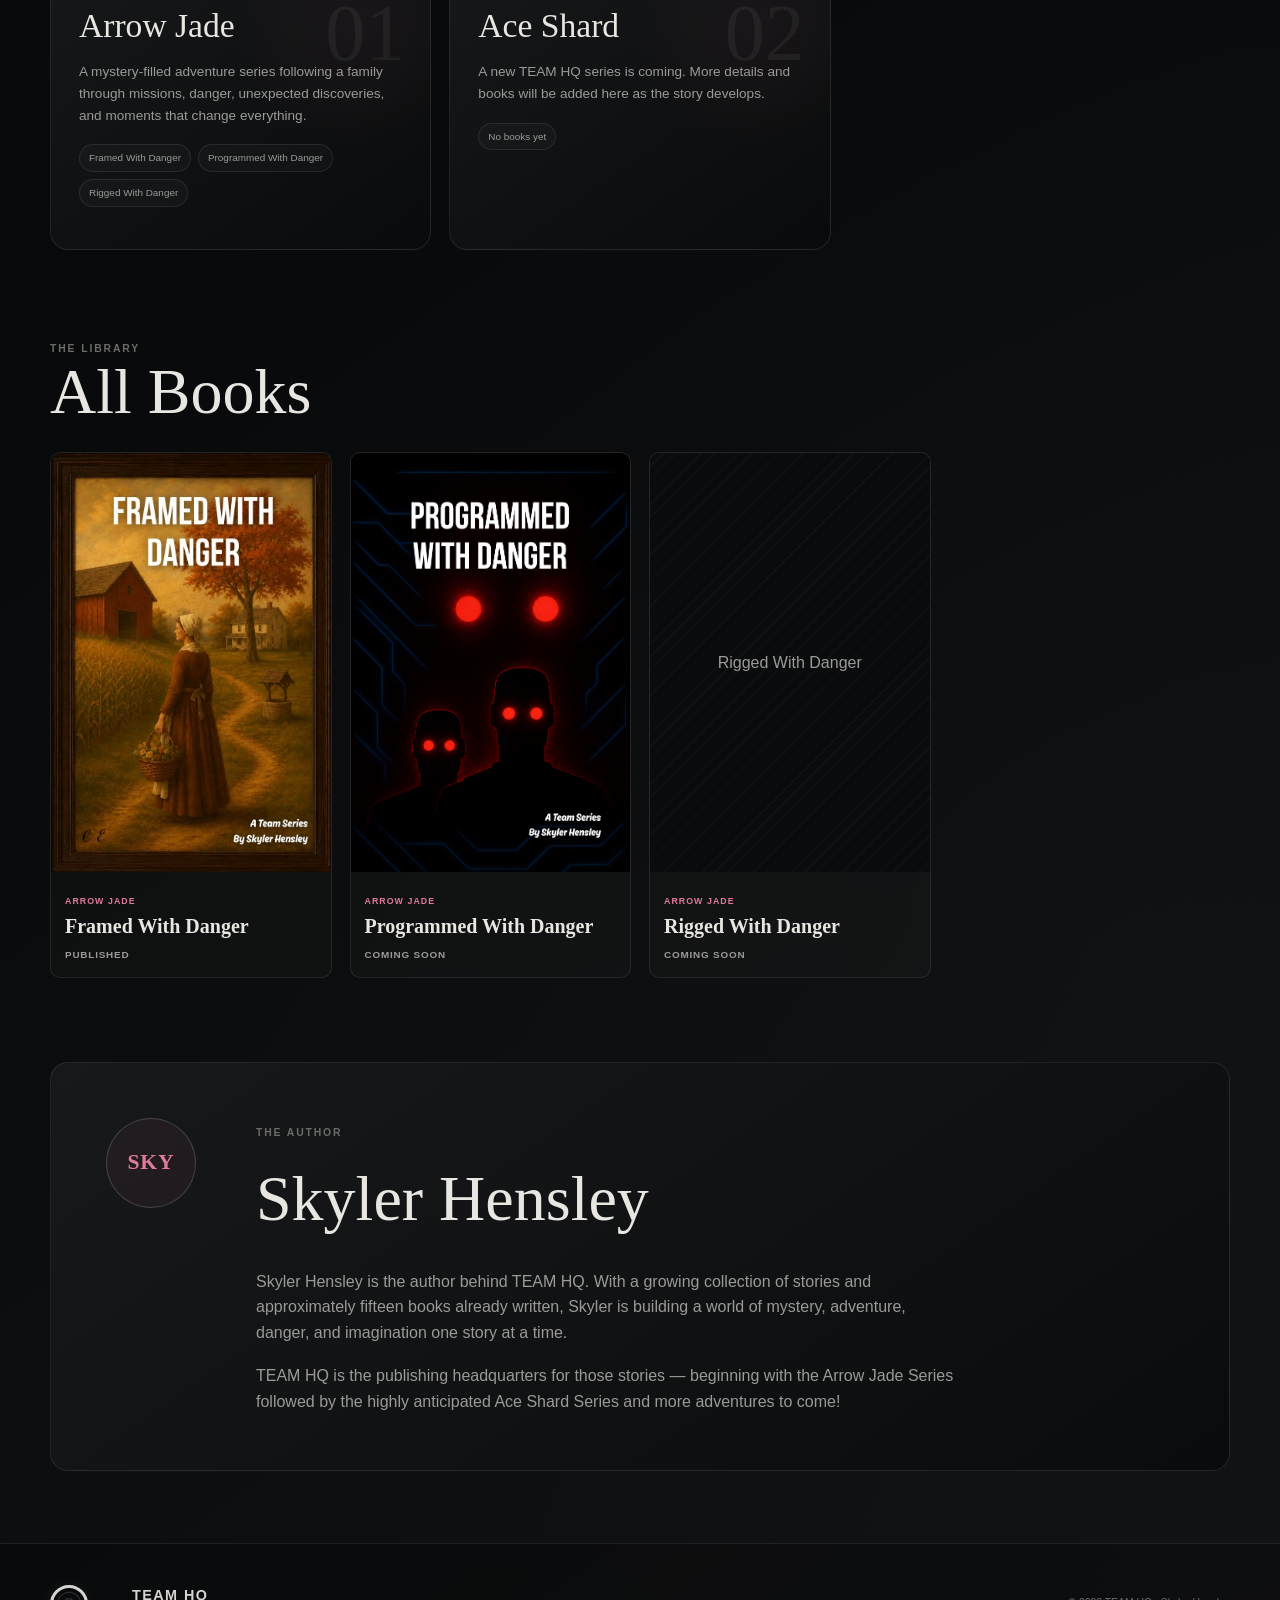
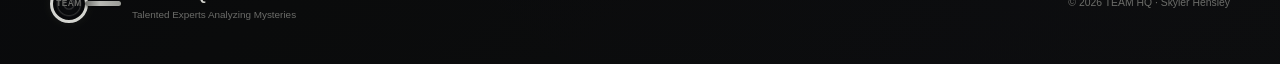
==== commit 73bbaa88: "Remove hero visual section from index.html Removed hero visual section with logo from index.html" ====
--- a/index.html
+++ b/index.html
@@ -73,9 +73,6 @@
                         View Series
                     </a>
                 </div>
-            </div>
-            <div class="hero-visual">
-                <img src="logo.png" alt="TEAM HQ Logo" class="hero-logo">
             </div>
         </section>
 
--- a/styles.css
+++ b/styles.css
@@ -290,9 +290,9 @@
     width: min(calc(100% - 32px), var(--max-width));
     margin: auto;
     display: grid;
-    align-items: start;
-    padding: 24px 0 0;
-    gap: 8px;
+    align-items: center;
+    padding: 32px 0 4px;
+    gap: 12px;
 }
 
 .hero-content {
@@ -409,7 +409,7 @@
 .section {
     width: min(calc(100% - 32px), var(--max-width));
     margin: 0 auto;
-    padding: 28px 0;
+    padding: 36px 0;
     scroll-margin-top: 90px;
 }
 
@@ -938,9 +938,8 @@
 
     .hero {
         grid-template-columns: 1.05fr 0.95fr;
-        padding: 32px 0 0;
-        gap: 12px;
-        align-items: center;
+        padding: 40px 0 8px;
+        gap: 16px;
     }
 
     .hero-visual {
@@ -994,8 +993,8 @@
     }
 
     .section {
-        padding-top: 28px;
-        padding-bottom: 28px;
+        padding-top: 42px;
+        padding-bottom: 42px;
     }
 }
 
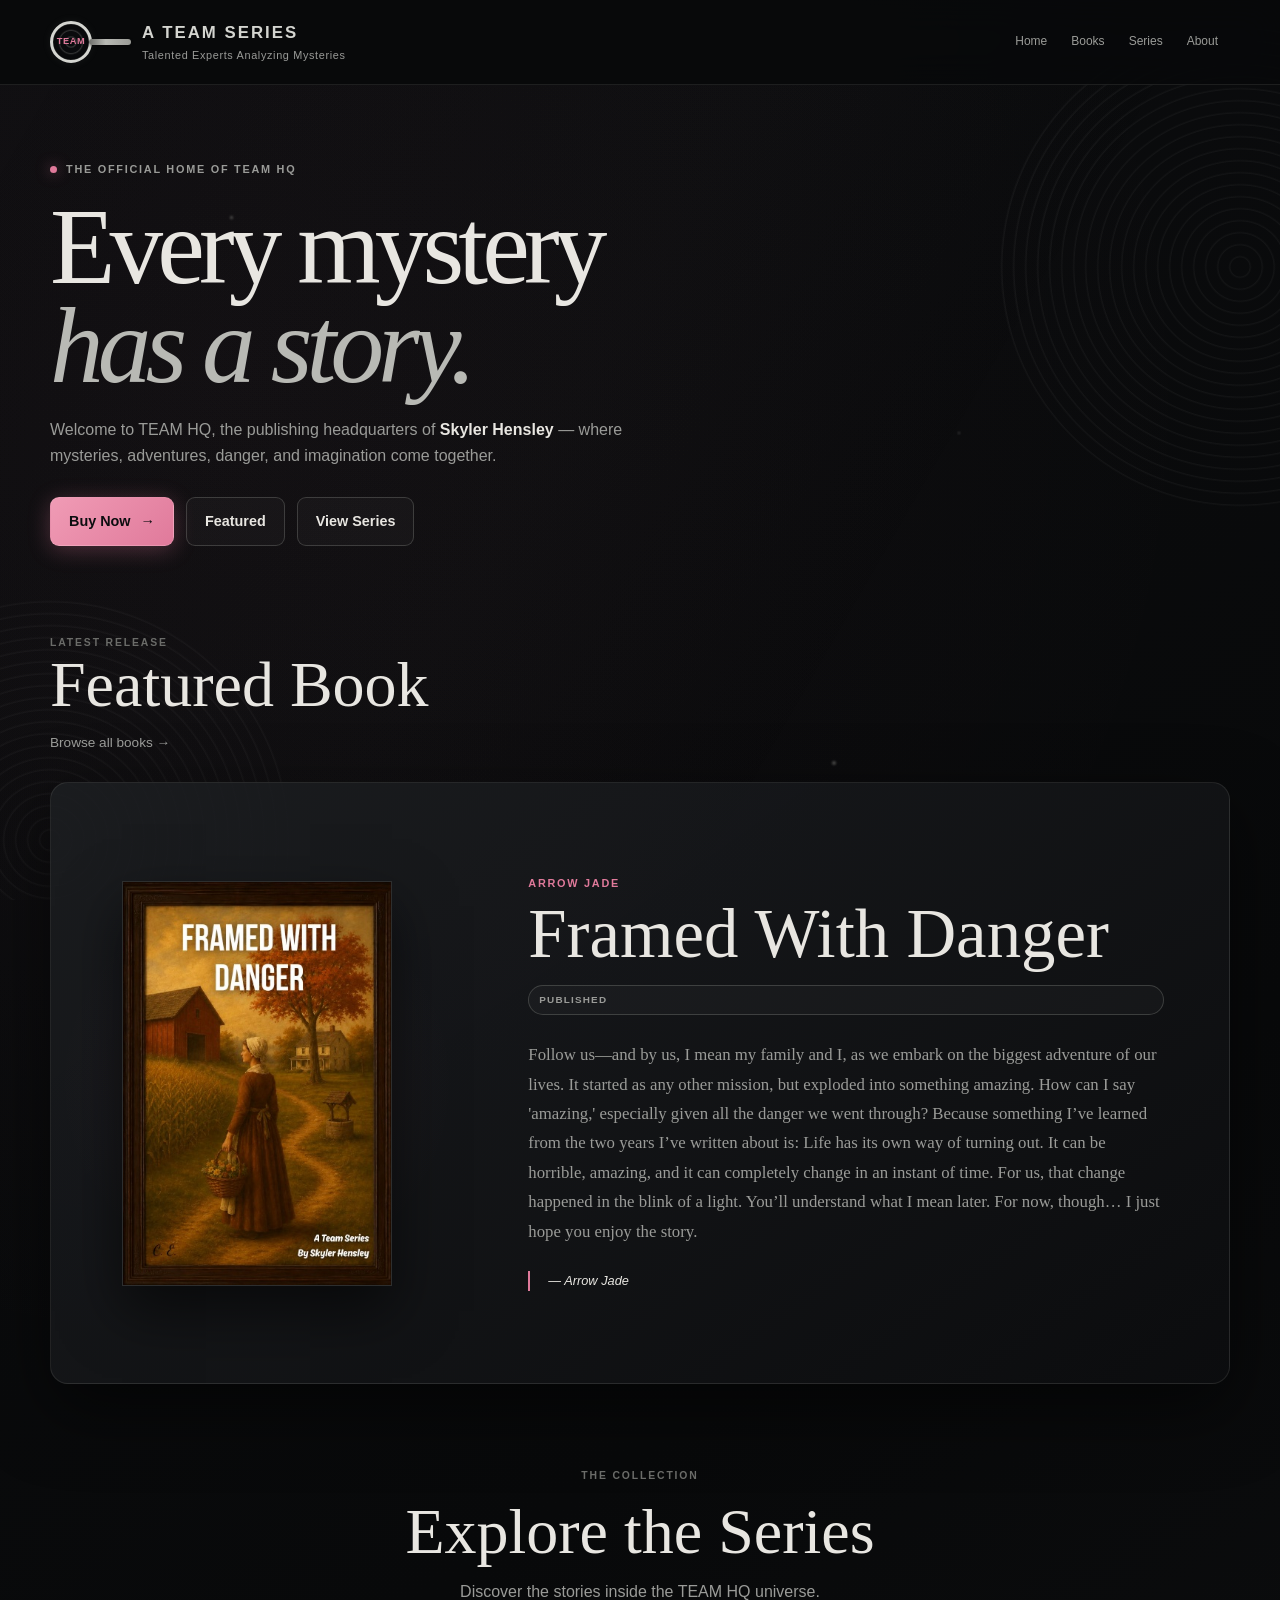
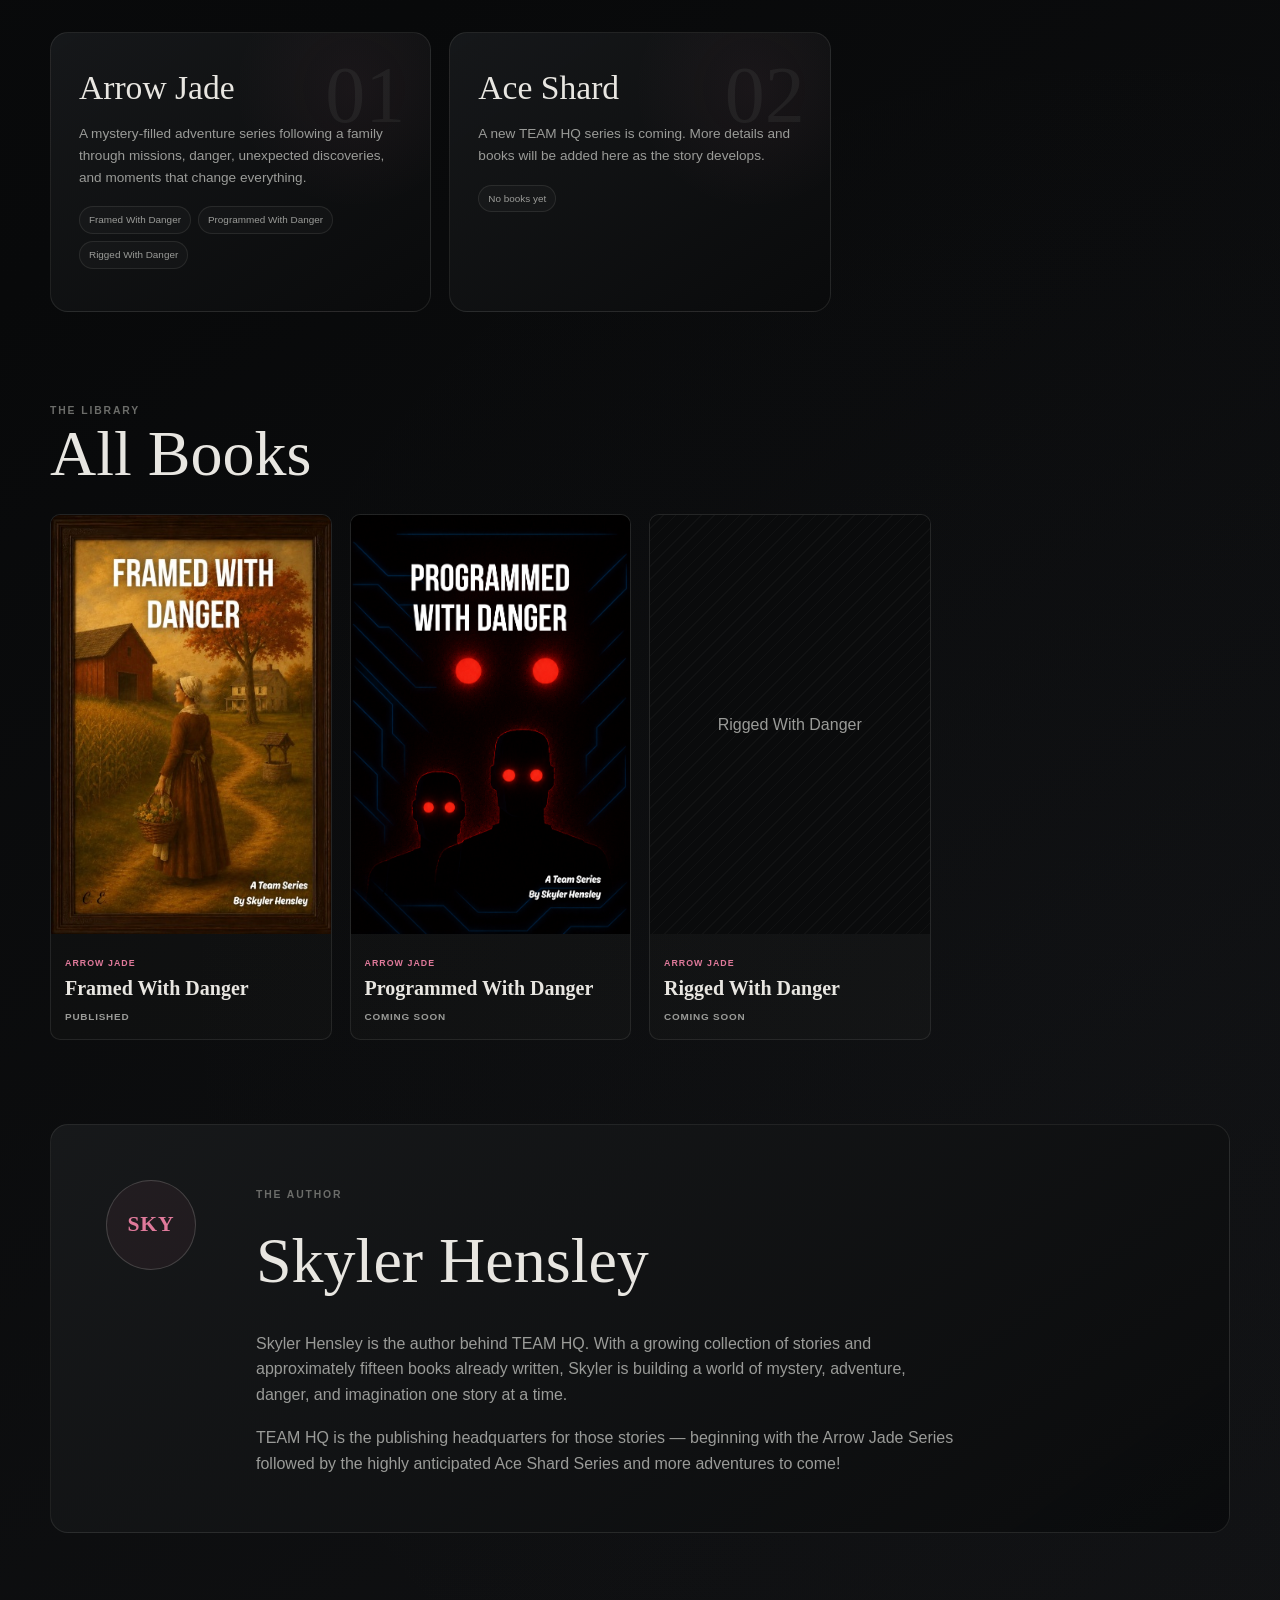
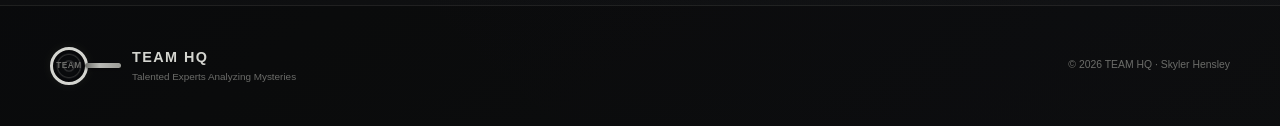
==== commit 7ccd3c25: "Update index.html" ====
--- a/index.html
+++ b/index.html
@@ -47,33 +47,33 @@
 
     <main>
         <section class="hero" id="home">
-            <div class="hero-content">
-                <div class="hero-badge">
-                    <span class="badge-dot"></span>
-                    THE OFFICIAL HOME OF TEAM HQ
-                </div>
-                <h1>
-                    Every mystery
-                    <span>has a story.</span>
-                </h1>
-                <p class="hero-description">
-                    Welcome to TEAM HQ, the publishing headquarters of
-                    <strong>Skyler Hensley</strong> — where mysteries,
-                    adventures, danger, and imagination come together.
-                </p>
-                <div class="hero-buttons">
-                    <a href="https://www.lulu.com/search?contributor=Skyler+Hensley" class="button button-primary" target="_blank" rel="noopener noreferrer">
-                        Buy Now
-                        <span>→</span>
-                    </a>
-                    <a href="#books" class="button button-secondary">
-                        Featured
-                    </a>
-                    <a href="#series" class="button button-secondary">
-                        View Series
-                    </a>
-                </div>
-            </div>
+        <div class="hero-content">
+        <div class="hero-badge">
+            <span class="badge-dot"></span>
+            THE OFFICIAL HOME OF TEAM HQ
+        </div>
+        <h1>
+            Every mystery
+            <span>has a story.</span>
+        </h1>
+        <p class="hero-description">
+            Welcome to TEAM HQ, the publishing headquarters of
+            <strong>Skyler Hensley</strong> — where mysteries,
+            adventures, danger, and imagination come together.
+        </p>
+        <div class="hero-buttons">
+            <a href="https://www.lulu.com/search?contributor=Skyler+Hensley" class="button button-primary" target="_blank" rel="noopener noreferrer">
+                Buy Now
+                <span>→</span>
+            </a>
+            <a href="#books" class="button button-secondary">
+                Featured
+            </a>
+            <a href="#series" class="button button-secondary">
+                View Series
+            </a>
+           </div>
+           </div>
         </section>
 
         <section class="featured-section section" id="books">
--- a/styles.css
+++ b/styles.css
@@ -289,10 +289,8 @@
 .hero {
     width: min(calc(100% - 32px), var(--max-width));
     margin: auto;
-    display: grid;
-    align-items: center;
-    padding: 32px 0 4px;
-    gap: 12px;
+    display: block;
+    padding: 40px 0 20px;
 }
 
 .hero-content {
@@ -937,9 +935,8 @@
     }
 
     .hero {
-        grid-template-columns: 1.05fr 0.95fr;
-        padding: 40px 0 8px;
-        gap: 16px;
+    width: min(calc(100% - 48px), var(--max-width));
+    padding: 70px 0 40px;
     }
 
     .hero-visual {
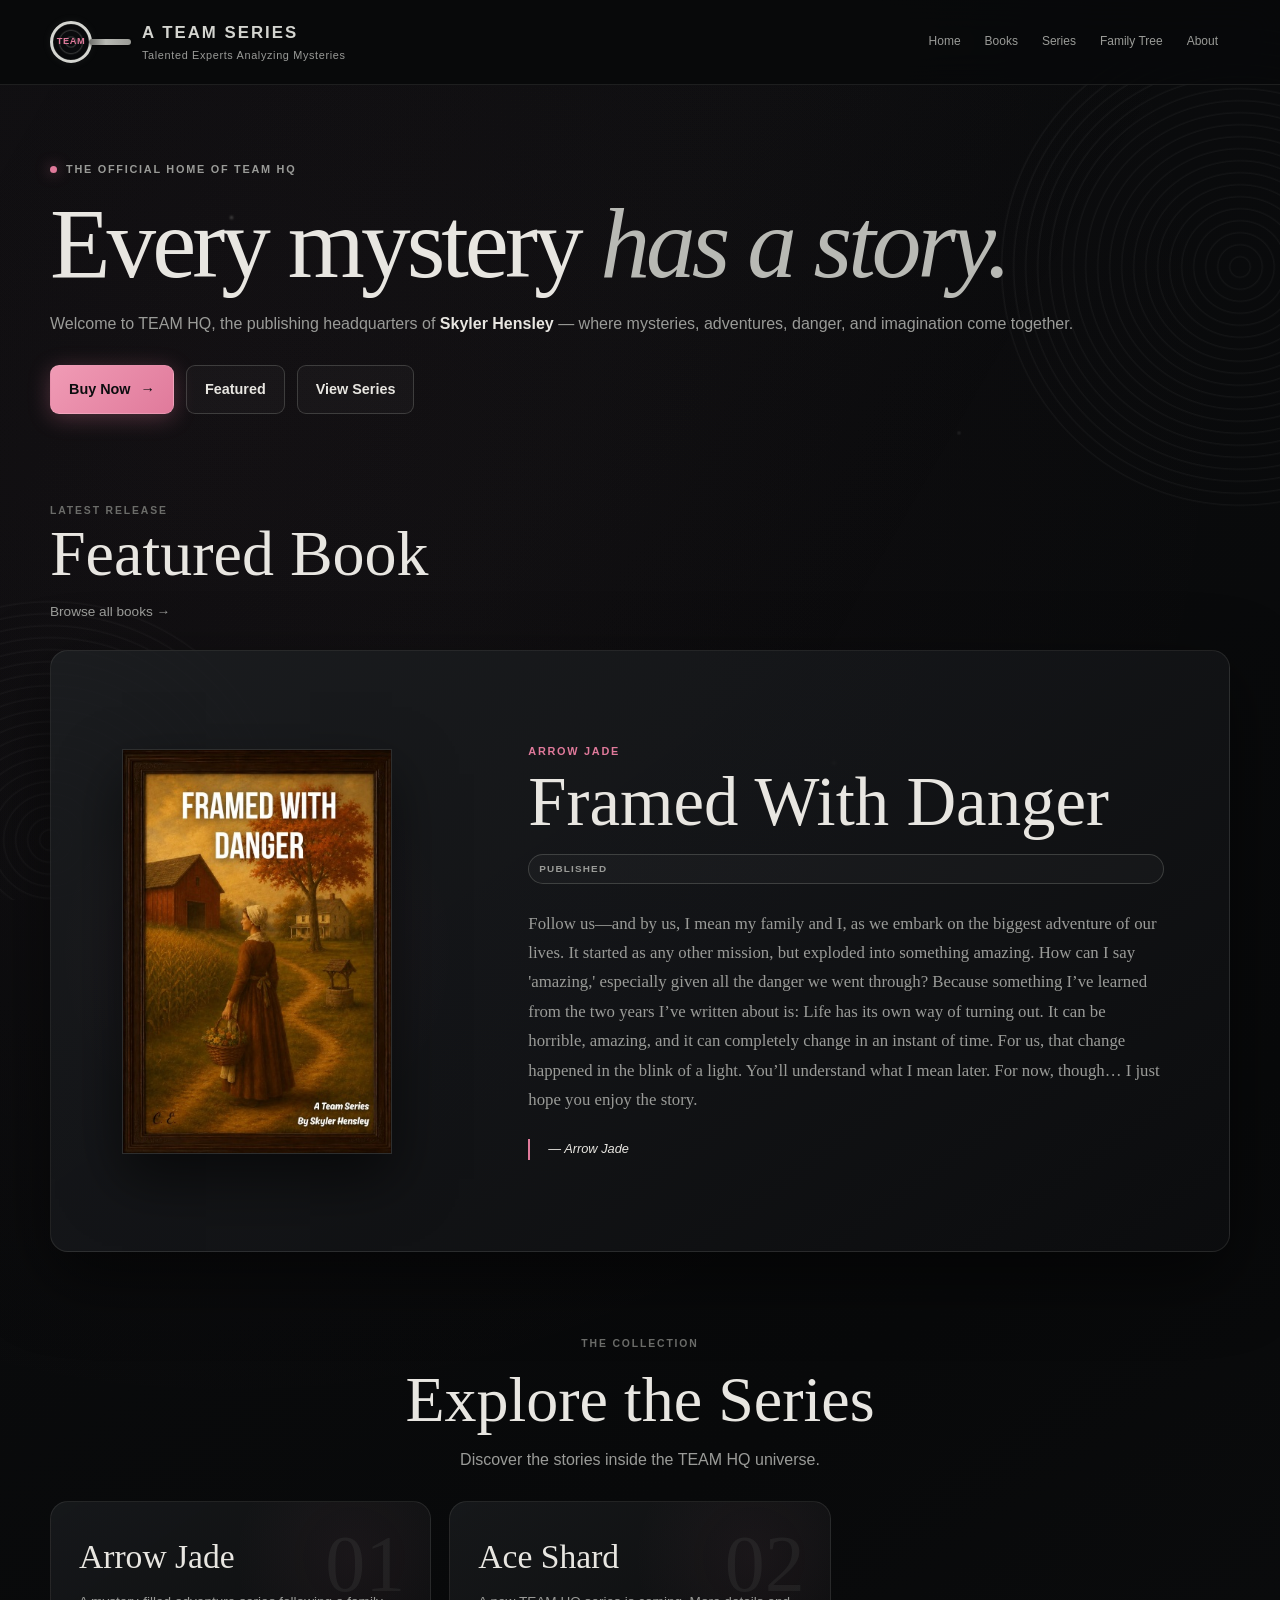
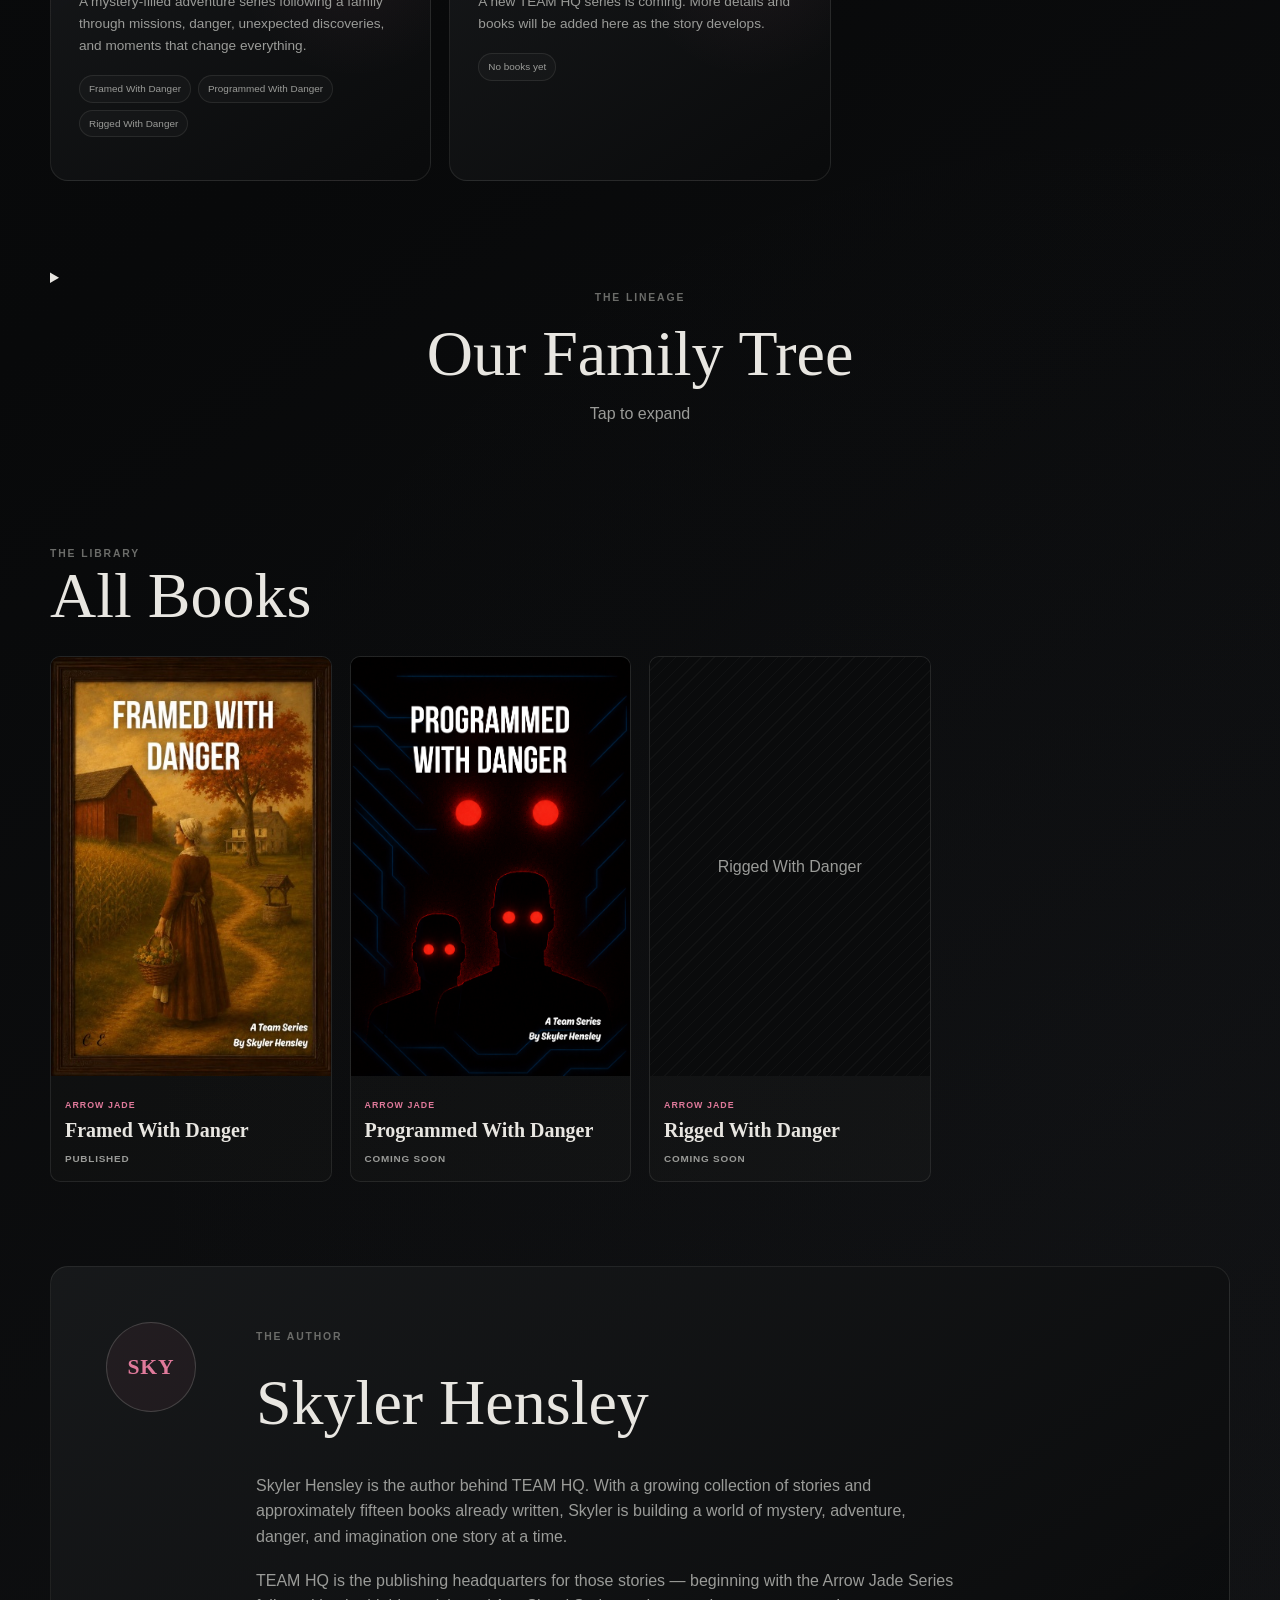
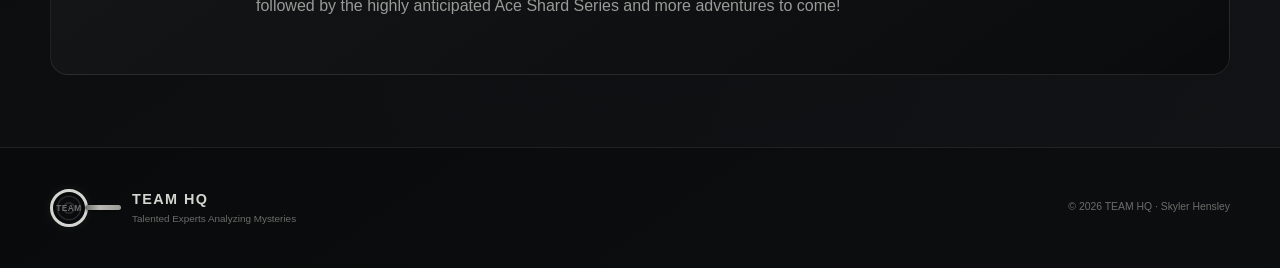
==== commit d0bbd3c9: "Implement family tree section in index.html Added a family tree section with detailed lineage inform" ====
--- a/index.html
+++ b/index.html
@@ -40,6 +40,7 @@
                 <a href="#home">Home</a>
                 <a href="#books">Books</a>
                 <a href="#series">Series</a>
+                <a href="#family-tree">Family Tree</a>
                 <a href="#about">About</a>
             </nav>
         </div>
@@ -47,33 +48,33 @@
 
     <main>
         <section class="hero" id="home">
-        <div class="hero-content">
-        <div class="hero-badge">
-            <span class="badge-dot"></span>
-            THE OFFICIAL HOME OF TEAM HQ
-        </div>
-        <h1>
-            Every mystery
-            <span>has a story.</span>
-        </h1>
-        <p class="hero-description">
-            Welcome to TEAM HQ, the publishing headquarters of
-            <strong>Skyler Hensley</strong> — where mysteries,
-            adventures, danger, and imagination come together.
-        </p>
-        <div class="hero-buttons">
-            <a href="https://www.lulu.com/search?contributor=Skyler+Hensley" class="button button-primary" target="_blank" rel="noopener noreferrer">
-                Buy Now
-                <span>→</span>
-            </a>
-            <a href="#books" class="button button-secondary">
-                Featured
-            </a>
-            <a href="#series" class="button button-secondary">
-                View Series
-            </a>
-           </div>
-           </div>
+            <div class="hero-content">
+                <div class="hero-badge">
+                    <span class="badge-dot"></span>
+                    THE OFFICIAL HOME OF TEAM HQ
+                </div>
+                <h1>
+                    Every mystery
+                    <span>has a story.</span>
+                </h1>
+                <p class="hero-description">
+                    Welcome to TEAM HQ, the publishing headquarters of
+                    <strong>Skyler Hensley</strong> — where mysteries,
+                    adventures, danger, and imagination come together.
+                </p>
+                <div class="hero-buttons">
+                    <a href="https://www.lulu.com/search?contributor=Skyler+Hensley" class="button button-primary" target="_blank" rel="noopener noreferrer">
+                        Buy Now
+                        <span>→</span>
+                    </a>
+                    <a href="#books" class="button button-secondary">
+                        Featured
+                    </a>
+                    <a href="#series" class="button button-secondary">
+                        View Series
+                    </a>
+                </div>
+            </div>
         </section>
 
         <section class="featured-section section" id="books">
@@ -94,6 +95,132 @@
                 <p>Discover the stories inside the TEAM HQ universe.</p>
             </div>
             <div class="series-grid" id="seriesGrid"></div>
+        </section>
+
+        <section class="family-tree-section section" id="family-tree">
+            <details class="family-tree-details">
+                <summary class="family-tree-summary">
+                    <div class="section-heading centered">
+                        <span class="eyebrow">THE LINEAGE</span>
+                        <h2>Our Family Tree</h2>
+                        <p class="family-tree-hint">Tap to expand</p>
+                    </div>
+                </summary>
+                <div class="family-tree-content">
+                    <div class="vt-tree" id="familyTreeRoot">
+
+                        <div class="vt-person couple">
+                            <span>Christopher Evans</span>
+                            <span class="union">∞</span>
+                            <span>Clara Evans</span>
+                        </div>
+
+                        <details class="vt-branch">
+                            <summary class="vt-node">Henry Evans <span class="vt-spouse">∞ Beth Brown</span></summary>
+                            <div class="vt-children">
+
+                                <details class="vt-branch">
+                                    <summary class="vt-node">Nathan Evans <span class="vt-spouse">∞ Kate Miller</span></summary>
+                                    <div class="vt-children">
+
+                                        <details class="vt-branch">
+                                            <summary class="vt-node">Arthur Evans <span class="vt-spouse">∞ Alicia Johnson</span></summary>
+                                            <div class="vt-children">
+
+                                                <details class="vt-branch">
+                                                    <summary class="vt-node">Xander Evans <span class="vt-spouse">∞ Lena Clark</span></summary>
+                                                    <div class="vt-children">
+                                                        <details class="vt-branch">
+                                                            <summary class="vt-node">Xander Evans Jr. <span class="vt-spouse">∞ Mara Davis</span></summary>
+                                                            <div class="vt-children">
+                                                                <details class="vt-branch">
+                                                                    <summary class="vt-node">Raven Evans <span class="vt-spouse">∞ Calix (Clutch) Evans</span></summary>
+                                                                    <div class="vt-children">
+                                                                        <div class="vt-person">Scarlet Evans</div>
+                                                                    </div>
+                                                                </details>
+                                                            </div>
+                                                        </details>
+                                                    </div>
+                                                </details>
+
+                                                <div class="vt-person">James Evans</div>
+                                                <div class="vt-person">John Evans</div>
+                                                <div class="vt-person">Andrew Evans</div>
+                                                <div class="vt-person">Phillip Evans</div>
+                                                <div class="vt-person">Thomas Evans</div>
+
+                                                <details class="vt-branch">
+                                                    <summary class="vt-node">Ava Evans <span class="vt-spouse">∞ Daniel Allen</span></summary>
+                                                    <div class="vt-children">
+                                                        <details class="vt-branch">
+                                                            <summary class="vt-node">Fyra Allen <span class="vt-spouse">∞ Grant Thatcher</span></summary>
+                                                            <div class="vt-children">
+
+                                                                <details class="vt-branch">
+                                                                    <summary class="vt-node">Rate Thatcher <span class="vt-spouse">∞ Rachel Brook</span></summary>
+                                                                    <div class="vt-children">
+                                                                        <details class="vt-branch">
+                                                                            <summary class="vt-node">Taro Thatcher <span class="tag">Adopted</span> <span class="vt-spouse">∞ Diana Diez</span></summary>
+                                                                            <div class="vt-children">
+                                                                                <div class="vt-person">Lucas Thatcher</div>
+                                                                                <div class="future-node">
+                                                                                    <div class="vt-person spouse highlight">Ace Shard</div>
+                                                                                    <div class="vt-person highlight">Case Thatcher</div>
+                                                                                </div>
+                                                                            </div>
+                                                                        </details>
+                                                                        <div class="vt-person">Eliza Thatcher</div>
+                                                                    </div>
+                                                                </details>
+
+                                                                <details class="vt-branch">
+                                                                    <summary class="vt-node">Traya Thatcher <span class="vt-spouse">∞ Rook Jade</span></summary>
+                                                                    <div class="vt-children">
+                                                                        <div class="vt-person highlight">Arrow Jade</div>
+                                                                        <div class="vt-person">Jax Jade</div>
+                                                                        <div class="vt-person">Oray Jade <span class="tag">Adopted</span></div>
+                                                                    </div>
+                                                                </details>
+
+                                                            </div>
+                                                        </details>
+                                                    </div>
+                                                </details>
+
+                                            </div>
+                                        </details>
+
+                                        <div class="vt-person">Silvia Evans</div>
+                                        <div class="vt-person">Jill Evans</div>
+                                    </div>
+                                </details>
+
+                                <div class="vt-person">Mary Evans</div>
+                                <div class="vt-person">Anne Evans</div>
+                                <div class="vt-person">Will Evans</div>
+                            </div>
+                        </details>
+
+                        <details class="vt-branch">
+                            <summary class="vt-node">Other children of Christopher & Clara</summary>
+                            <div class="vt-children">
+                                <div class="vt-person">Abby Evans</div>
+                                <div class="vt-person">Cal Evans</div>
+                                <div class="vt-person">Ruth Evans</div>
+                                <div class="vt-person">Lily Evans</div>
+                                <div class="vt-person">Ben Evans</div>
+                                <div class="vt-person">Tom Evans</div>
+                                <div class="vt-person">Ellie Evans</div>
+                                <div class="vt-person">Sam Evans</div>
+                                <div class="vt-person">Rose Evans</div>
+                                <div class="vt-person">Joe Evans</div>
+                            </div>
+                        </details>
+
+                    </div>
+                </div>
+            </details>
         </section>
 
         <section class="all-books-section section" id="allBooks">
--- a/styles.css
+++ b/styles.css
@@ -318,7 +318,8 @@
 }
 
 .hero h1 {
-    max-width: 720px;
+    max-width: none;
+    width: 100%;
     font-family: var(--font-display);
     font-size: clamp(3.2rem, 14vw, 6.7rem);
     font-weight: 400;
@@ -333,7 +334,8 @@
 }
 
 .hero-description {
-    max-width: 610px;
+    max-width: none;
+    width: 100%;
     margin-top: 22px;
     color: var(--muted);
     font-size: 1rem;
@@ -935,8 +937,12 @@
     }
 
     .hero {
-    width: min(calc(100% - 48px), var(--max-width));
-    padding: 70px 0 40px;
+        width: min(calc(100% - 48px), var(--max-width));
+        padding: 70px 0 40px;
+    }
+
+    .hero h1 span {
+        display: inline;
     }
 
     .hero-visual {
@@ -986,7 +992,8 @@
 
 @media (min-width: 1200px) {
     .hero h1 {
-        font-size: 6.7rem;
+        font-size: 6.2rem;
+        letter-spacing: -0.04em;
     }
 
     .section {
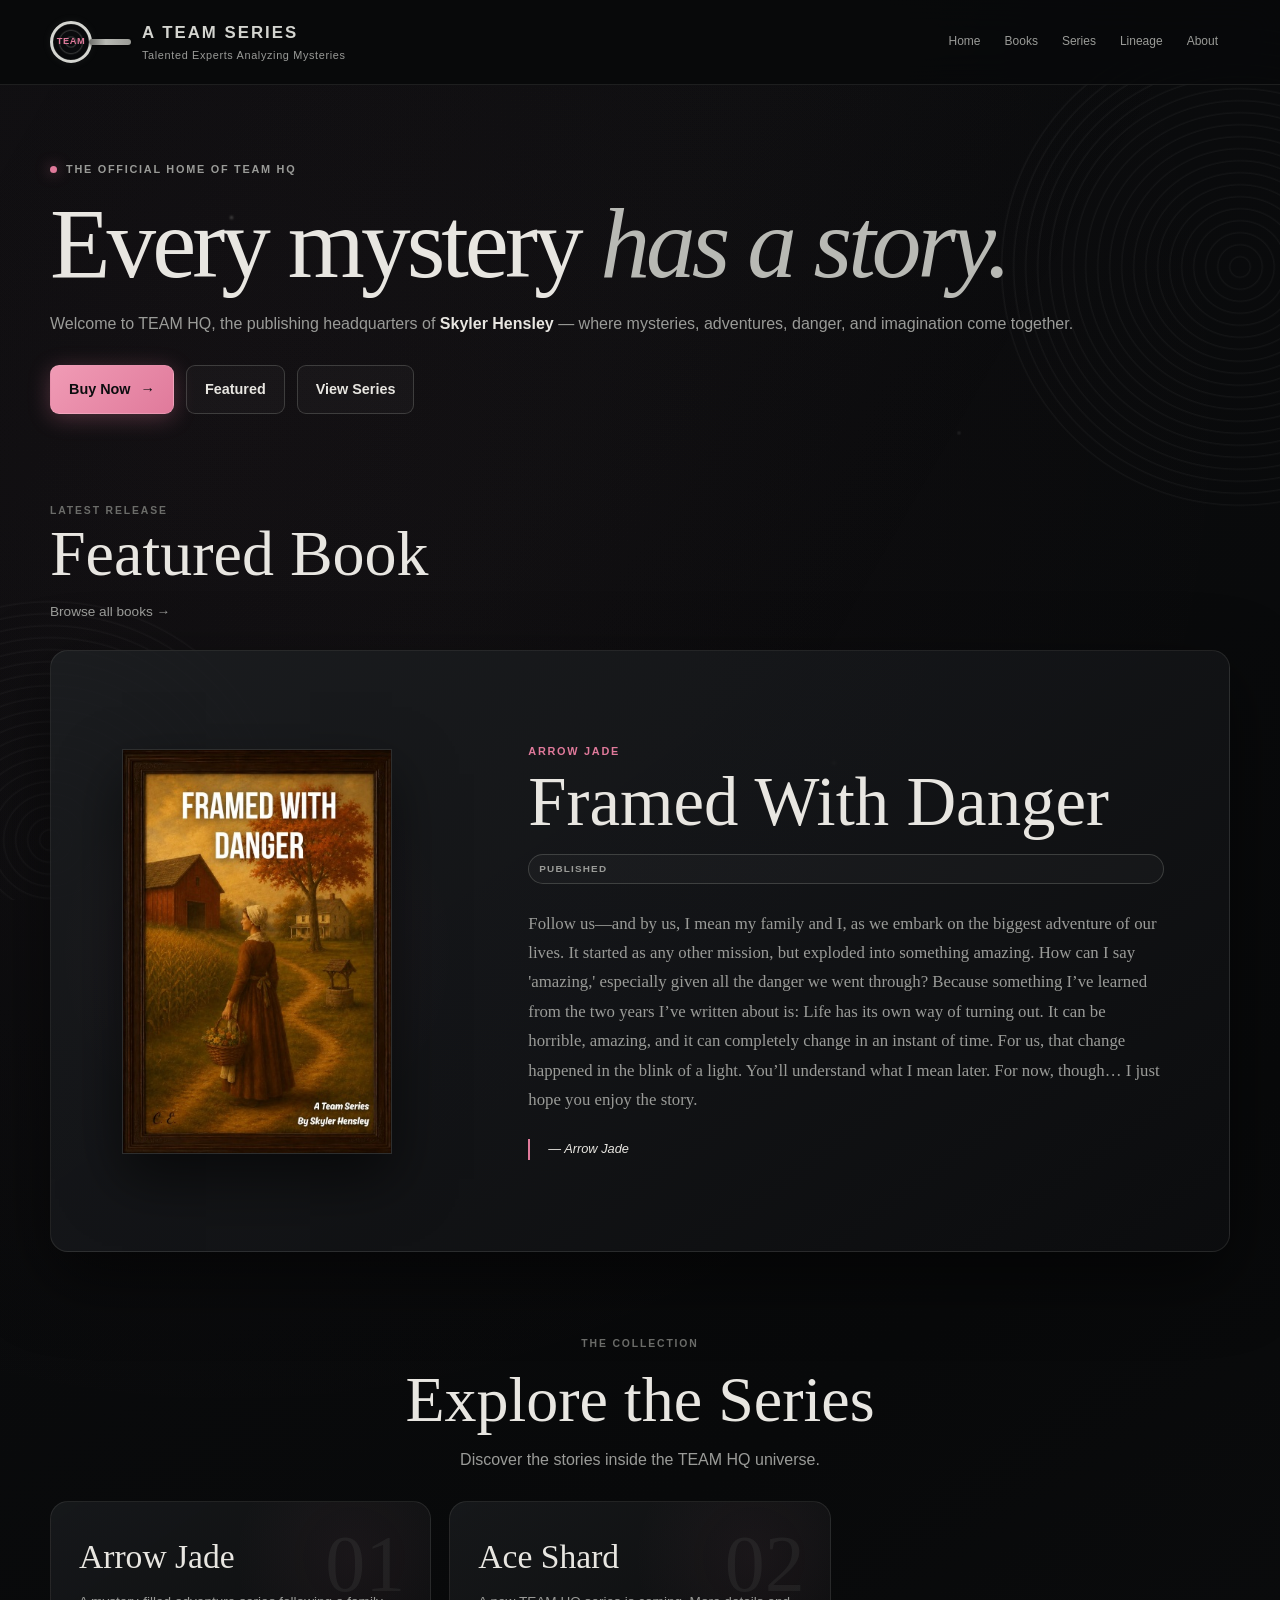
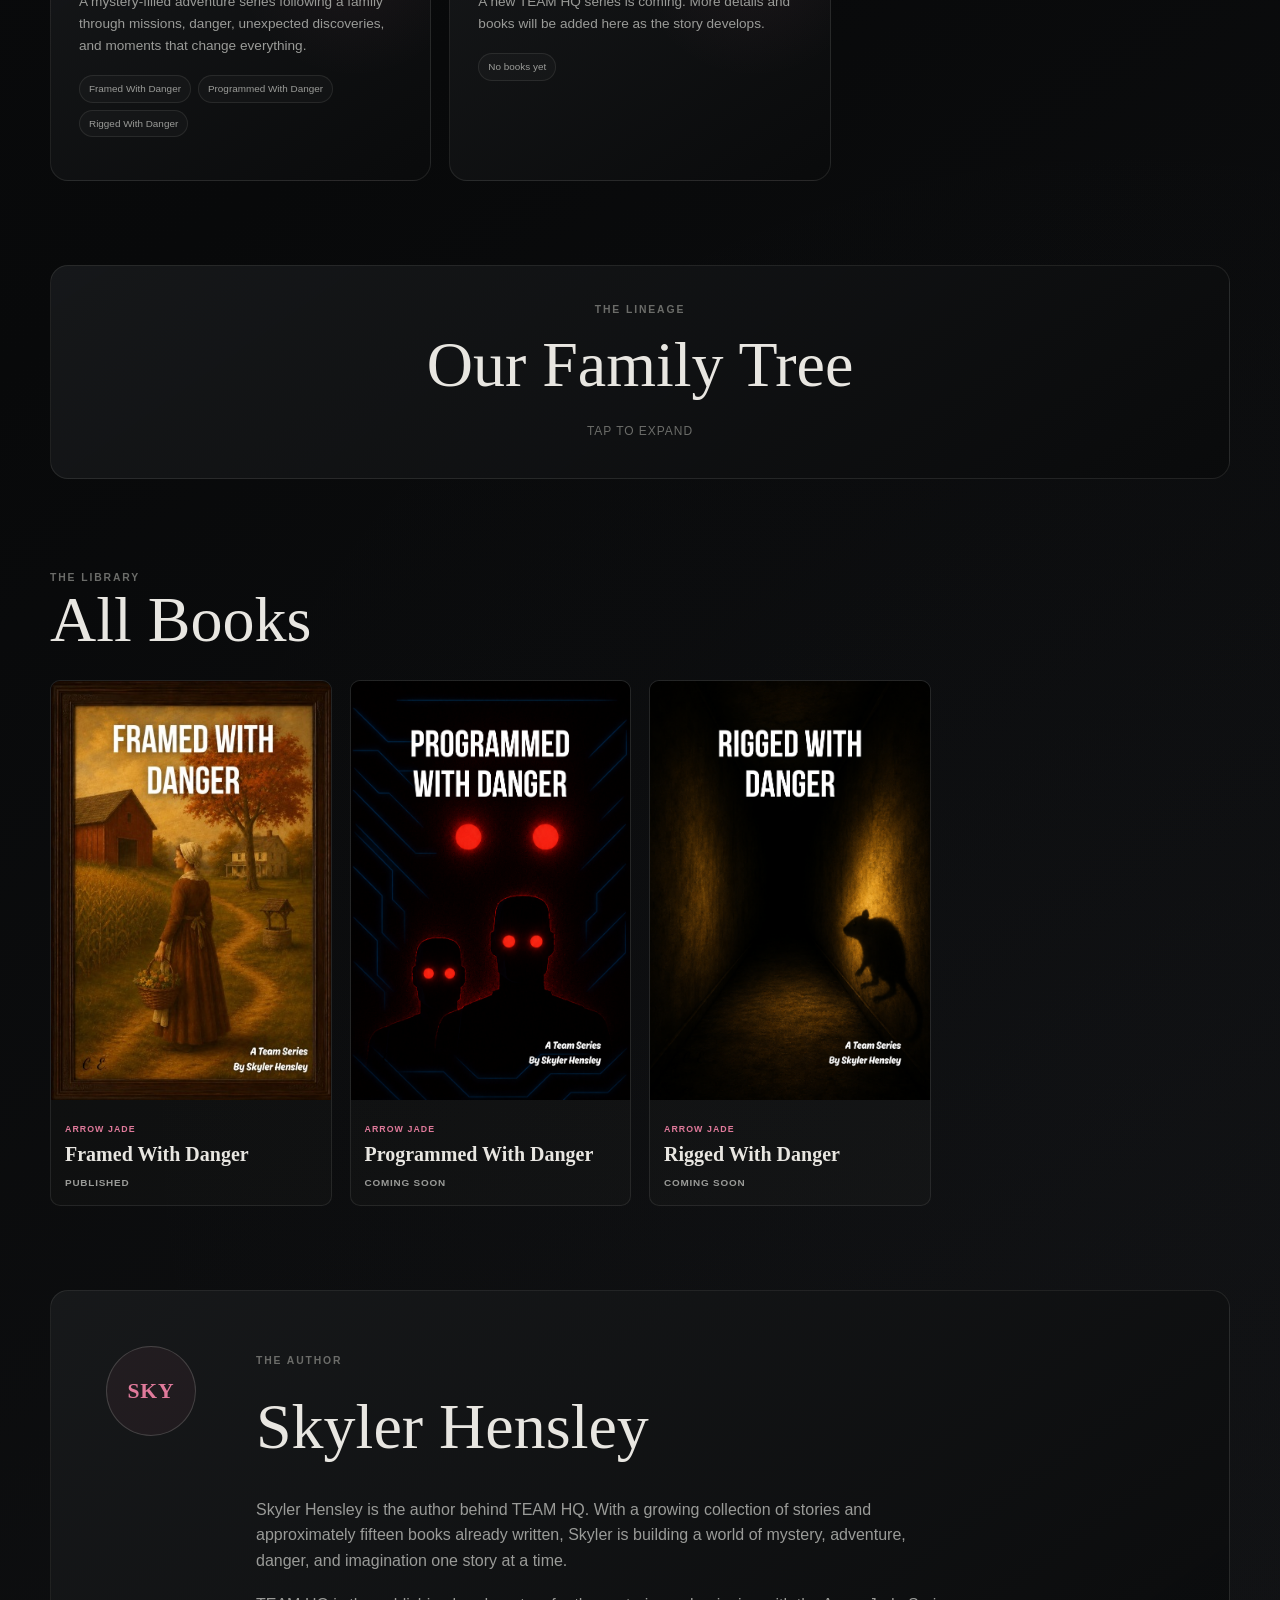
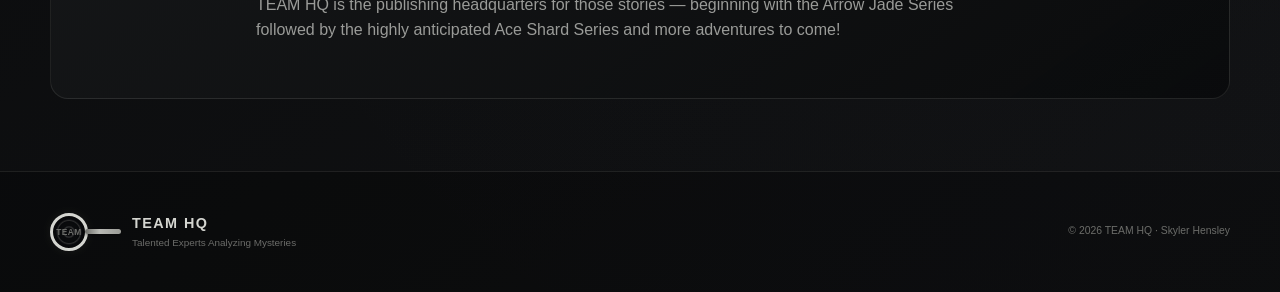
==== commit a8dc1dc7: "Change 'Family Tree' link text to 'Lineage'" ====
--- a/index.html
+++ b/index.html
@@ -40,7 +40,7 @@
                 <a href="#home">Home</a>
                 <a href="#books">Books</a>
                 <a href="#series">Series</a>
-                <a href="#family-tree">Family Tree</a>
+                <a href="#family-tree">Lineage</a>
                 <a href="#about">About</a>
             </nav>
         </div>
--- a/styles.css
+++ b/styles.css
@@ -713,6 +713,197 @@
     color: var(--muted);
 }
 
+.family-tree-section {
+    padding-top: 20px;
+    padding-bottom: 20px;
+}
+
+.family-tree-details {
+    border: 1px solid var(--line);
+    border-radius: var(--radius);
+    background: linear-gradient(145deg, rgba(24, 26, 28, 0.9), rgba(10, 11, 12, 0.95));
+    overflow: hidden;
+}
+
+.family-tree-summary {
+    list-style: none;
+    cursor: pointer;
+    padding: 28px 24px;
+    user-select: none;
+    -webkit-tap-highlight-color: transparent;
+}
+
+.family-tree-summary::-webkit-details-marker {
+    display: none;
+}
+
+.family-tree-summary .section-heading {
+    margin-bottom: 0;
+    pointer-events: none;
+}
+
+.family-tree-hint {
+    margin-top: 10px !important;
+    color: var(--dim) !important;
+    font-size: 0.75rem !important;
+    letter-spacing: 0.08em;
+    text-transform: uppercase;
+    transition: color 0.2s ease;
+}
+
+.family-tree-details[open] .family-tree-hint {
+    color: var(--pink) !important;
+}
+
+.family-tree-details[open] .family-tree-hint::after {
+    content: " · tap to close";
+}
+
+.family-tree-content {
+    padding: 0 16px 28px;
+}
+
+.vt-tree {
+    display: flex;
+    flex-direction: column;
+    gap: 6px;
+    max-width: 640px;
+    margin: 0 auto;
+}
+
+.vt-person {
+    display: flex;
+    flex-wrap: wrap;
+    align-items: center;
+    gap: 8px;
+    padding: 12px 16px;
+    border: 1px solid var(--line);
+    border-radius: 10px;
+    background: rgba(184, 185, 180, 0.04);
+    font-family: var(--font-display);
+    font-size: 0.95rem;
+    color: var(--text);
+}
+
+.vt-person.couple {
+    justify-content: center;
+    gap: 10px;
+    padding: 14px 18px;
+    margin-bottom: 8px;
+    background: rgba(184, 185, 180, 0.06);
+}
+
+.vt-person.couple .union {
+    color: var(--pink);
+    font-size: 1.15rem;
+}
+
+.vt-person.highlight {
+    border-color: var(--pink);
+    color: var(--pink-bright);
+    background: rgba(224, 122, 155, 0.12);
+    box-shadow: 0 0 16px rgba(224, 122, 155, 0.22);
+    font-weight: 600;
+}
+
+.vt-person.spouse {
+    border-style: dashed;
+    color: var(--muted);
+    font-size: 0.88rem;
+}
+
+.vt-branch {
+    border: 1px solid var(--line);
+    border-radius: 10px;
+    background: rgba(0, 0, 0, 0.15);
+    overflow: hidden;
+}
+
+.vt-branch[open] {
+    background: rgba(184, 185, 180, 0.03);
+}
+
+.vt-node {
+    list-style: none;
+    cursor: pointer;
+    padding: 13px 16px;
+    font-family: var(--font-display);
+    font-size: 0.95rem;
+    color: var(--text);
+    display: flex;
+    flex-wrap: wrap;
+    align-items: center;
+    gap: 8px;
+    user-select: none;
+    -webkit-tap-highlight-color: transparent;
+    position: relative;
+}
+
+.vt-node::-webkit-details-marker {
+    display: none;
+}
+
+.vt-node::before {
+    content: "+";
+    display: inline-flex;
+    align-items: center;
+    justify-content: center;
+    width: 20px;
+    height: 20px;
+    border-radius: 50%;
+    border: 1px solid var(--line-strong);
+    color: var(--muted);
+    font-family: var(--font-main);
+    font-size: 0.85rem;
+    font-weight: 700;
+    flex-shrink: 0;
+    transition: background 0.2s ease, color 0.2s ease, border-color 0.2s ease;
+}
+
+.vt-branch[open] > .vt-node::before {
+    content: "−";
+    background: rgba(224, 122, 155, 0.15);
+    border-color: var(--pink);
+    color: var(--pink-bright);
+}
+
+.vt-spouse {
+    color: var(--muted);
+    font-size: 0.82rem;
+    font-style: italic;
+}
+
+.vt-children {
+    padding: 4px 8px 12px 28px;
+    display: flex;
+    flex-direction: column;
+    gap: 6px;
+    border-top: 1px solid var(--line);
+}
+
+.tag {
+    display: inline-block;
+    padding: 2px 7px;
+    border-radius: 999px;
+    background: rgba(184, 185, 180, 0.12);
+    color: var(--dim);
+    font-family: var(--font-main);
+    font-size: 0.58rem;
+    font-weight: 700;
+    letter-spacing: 0.06em;
+    text-transform: uppercase;
+}
+
+.future-node {
+    display: none;
+    flex-direction: column;
+    gap: 6px;
+}
+
+body.show-future .future-node {
+    display: flex;
+}
+
 .site-footer {
     margin-top: 30px;
     border-top: 1px solid var(--line);
@@ -988,6 +1179,18 @@
         min-height: 550px;
         align-items: center;
     }
+
+    .family-tree-summary {
+        padding: 36px 40px;
+    }
+
+    .family-tree-content {
+        padding: 0 28px 40px;
+    }
+
+    .vt-tree {
+        max-width: 720px;
+    }
 }
 
 @media (min-width: 1200px) {
